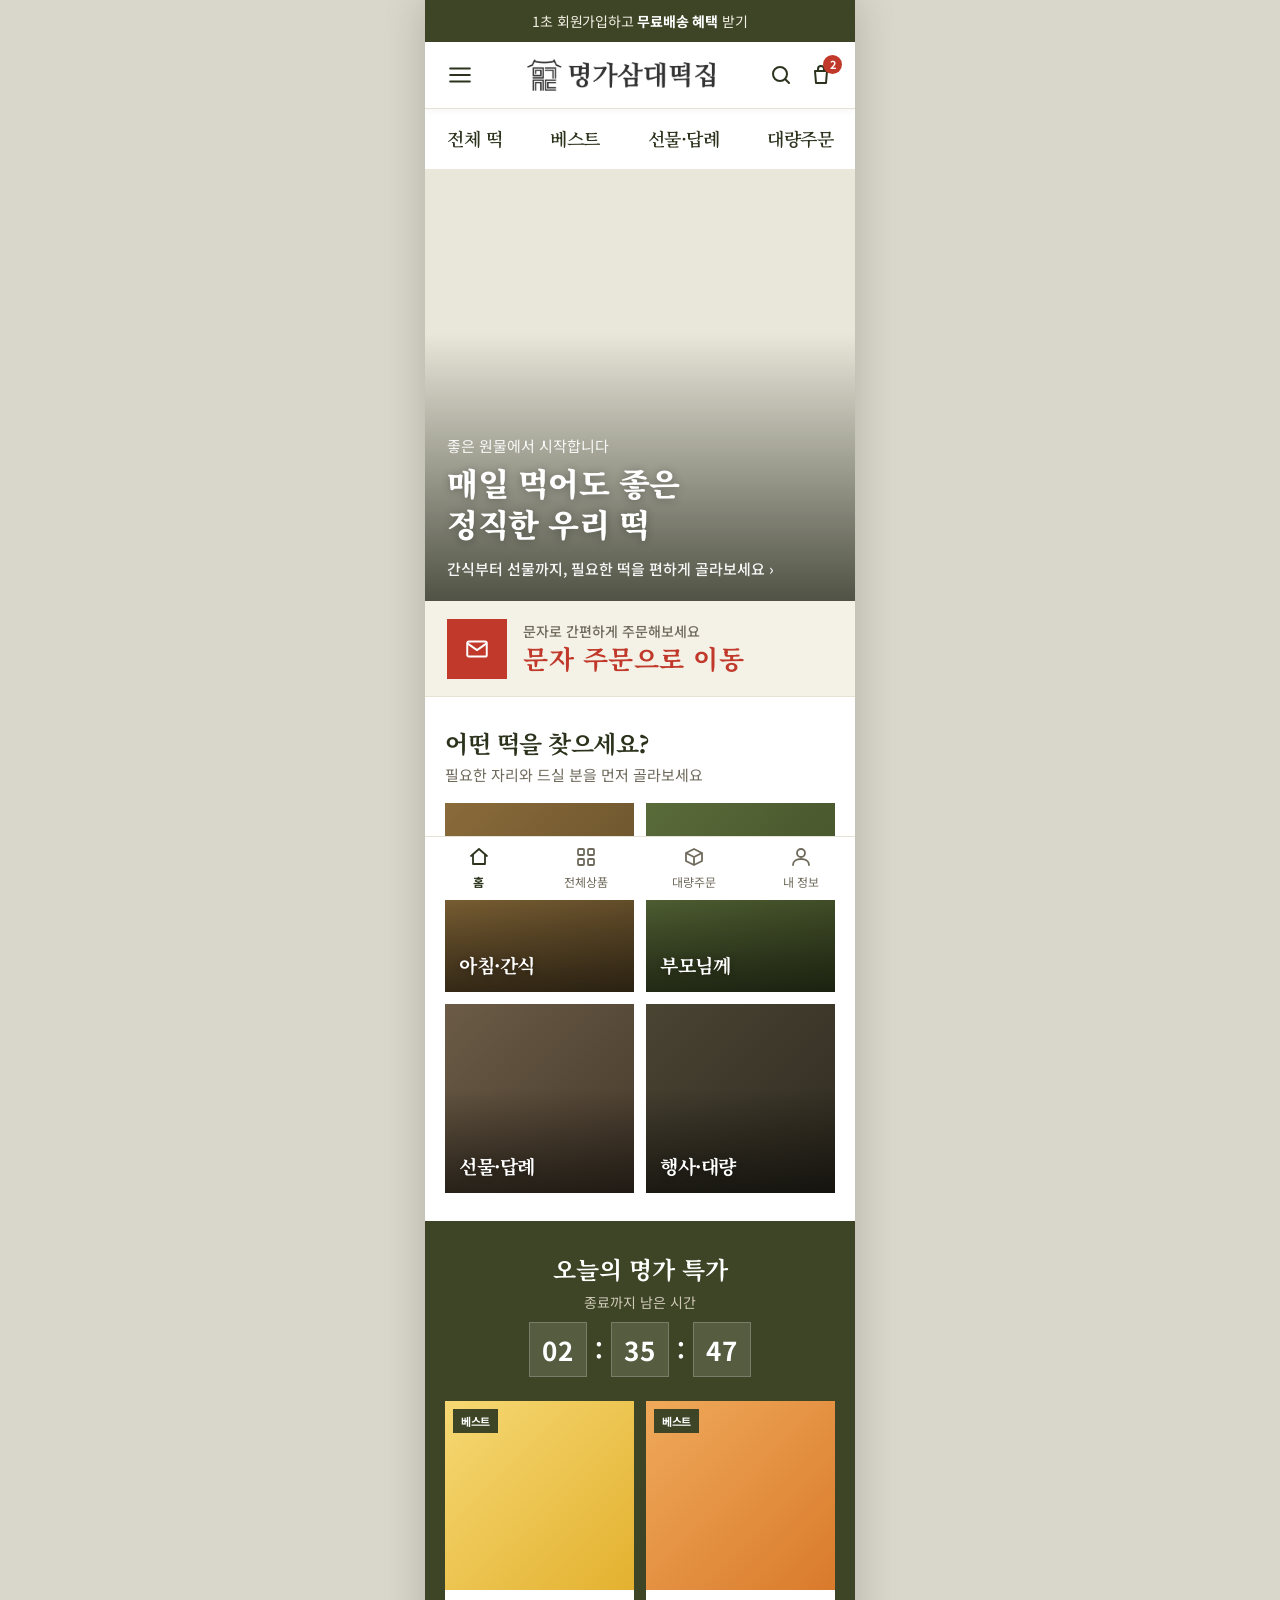
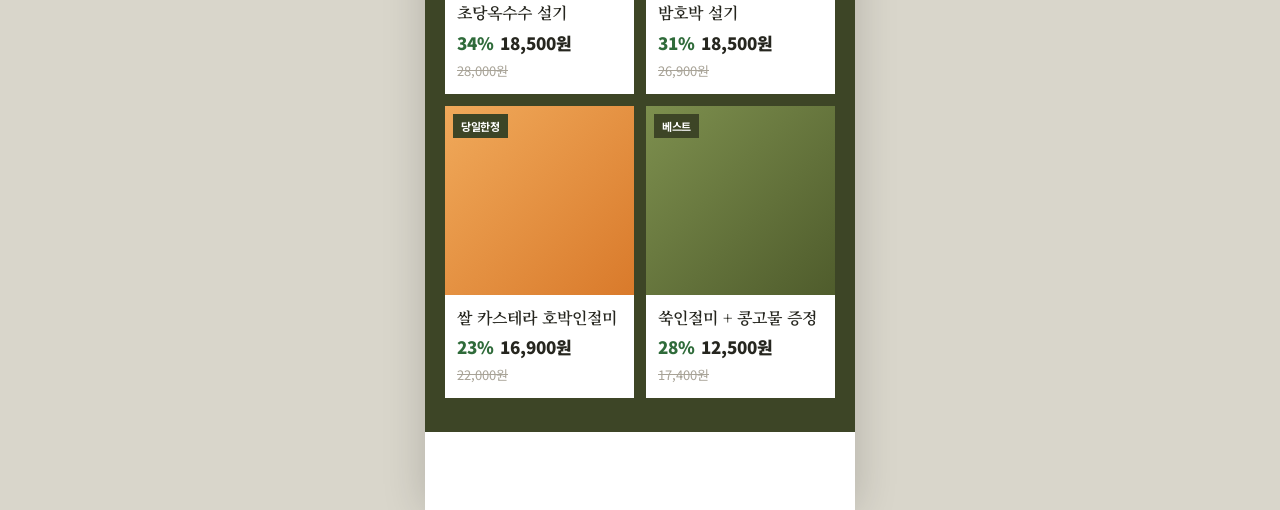
==== index.html @ a98b0ad6 "Add files via upload" ====
<!doctype html>
<html lang="ko">
<head>
<meta charset="utf-8">
<meta name="viewport" content="width=device-width, initial-scale=1, viewport-fit=cover">
<title>명가삼대떡집 · 모바일 시안</title>
<link rel="preconnect" href="https://fonts.googleapis.com">
<link rel="preconnect" href="https://fonts.gstatic.com" crossorigin>
<link href="https://fonts.googleapis.com/css2?family=Noto+Sans+KR:wght@400;500;700;900&family=Noto+Serif+KR:wght@500;600;700;900&display=swap" rel="stylesheet">
<link rel="stylesheet" href="style.css">
</head>
<body>
<div class="phone">

  <!-- ===== 상단 안내바 ===== -->
  <div class="topbar">1초 회원가입하고 <b>무료배송 혜택</b> 받기</div>

  <!-- ===== 헤더 ===== -->
  <!-- ===== 상단 고정 영역 (헤더 + 검색창) ===== -->
  <div class="topfix">
    <header class="header">
      <button class="icon-btn" id="openMenu" aria-label="메뉴 열기">
        <svg width="26" height="26" viewBox="0 0 24 24" fill="none" stroke="currentColor" stroke-width="2" stroke-linecap="round"><path d="M3 6h18M3 12h18M3 18h18"/></svg>
      </button>
      <a class="brand" href="index.html">
        <!-- ▼ 명가 로고: src를 실제 로고 URL로 교체하거나 프로젝트에 logo.png 추가. 실패 시 아래 SVG로 자동 폴백 ▼ -->
        <img class="logo-img" src="myeongga-logo.webp" alt="명가삼대떡집"
             onerror="this.classList.add('hide'); if(this.nextElementSibling) this.nextElementSibling.classList.remove('hide')">
        <span class="brand-fallback hide">
          <svg class="mark" viewBox="0 0 32 32" fill="none" stroke="currentColor" stroke-width="1.6" stroke-linejoin="round"><path d="M6 14 16 6l10 8"/><path d="M8 14v11h16V14"/><path d="M8 25h16" /><path d="M13 25v-6h6v6"/></svg>
          명가삼대떡집
        </span>
      </a>
      <div class="header-right">
        <button class="icon-btn js-search-toggle" aria-label="검색 열기">
          <svg width="24" height="24" viewBox="0 0 24 24" fill="none" stroke="currentColor" stroke-width="2" stroke-linecap="round"><circle cx="11" cy="11" r="7"/><path d="m20 20-3.2-3.2"/></svg>
        </button>
        <a class="icon-btn cart" href="#" aria-label="장바구니">
          <svg width="24" height="24" viewBox="0 0 24 24" fill="none" stroke="currentColor" stroke-width="2" stroke-linecap="round" stroke-linejoin="round"><path d="M6 8h12l-1 12H7L6 8Z"/><path d="M9 8V6a3 3 0 0 1 6 0v2"/></svg>
          <span class="badge">2</span>
        </a>
      </div>
    </header>

    <!-- 검색창: 검색 아이콘 누르면 펼쳐짐 -->
    <div class="searchbar" id="searchbar">
      <div class="field">
        <input placeholder="찾으시는 떡을 검색해 보세요" aria-label="검색어 입력">
        <button class="sb-icon" id="searchClose" aria-label="검색 닫기">
          <svg width="22" height="22" viewBox="0 0 24 24" fill="none" stroke="#8a857a" stroke-width="2" stroke-linecap="round"><circle cx="11" cy="11" r="7"/><path d="m20 20-3.2-3.2"/></svg>
        </button>
      </div>
    </div>
  </div>

  <!-- ===== 상단 탭 ===== -->
  <nav class="tabs">
    <a href="list.html?cate=23">전체 떡</a>
    <a href="list.html?cate=59">베스트</a>
    <a href="list.html?cate=gift">선물·답례</a>
    <a href="apply.html">대량주문</a>
  </nav>

  <!-- ===== 히어로 (명가 메인 롤링배너) ===== -->
  <a class="hero" href="list.html?cate=23">
    <!-- ▼▼ 아래 src를 명가 관리자 '메인 롤링배너' 이미지 URL로 교체하세요 ▼▼ -->
    <img src="https://ecimg.cafe24img.com/pg838b47736579015/rhgurwls1/web/product/big/20260427/c14257c61efb9783bcec70bdb2955e29.jpg"
         alt="정직한 우리 떡" onerror="this.style.display='none'">
    <!-- ▲▲ 여러 장 롤링 원하면 알려주세요. Swiper로 슬라이드 처리 가능 ▲▲ -->
    <div class="veil"></div>
    <div class="copy">
      <p class="eyebrow">좋은 원물에서 시작합니다</p>
      <h2>매일 먹어도 좋은<br>정직한 우리 떡</h2>
      <div class="go">간식부터 선물까지, 필요한 떡을 편하게 골라보세요 ›</div>
    </div>
  </a>

  <!-- ===== 주문 배너 롤링 (문자→전화, 3초 간격) ===== -->
  <section class="orderbanner" id="orderBanner" aria-label="주문 안내">
    <!-- 1번: 문자 주문 -->
    <a class="ob-slide is-on" href="sms:010-0000-0000">
      <span class="ob-icon sms" aria-hidden="true">
        <svg width="26" height="26" viewBox="0 0 24 24" fill="none" stroke="currentColor" stroke-width="1.8" stroke-linecap="round" stroke-linejoin="round"><rect x="3" y="5" width="18" height="14" rx="1.5"/><path d="m3.5 7 8.5 6 8.5-6"/></svg>
      </span>
      <span class="ob-text"><small>문자로 간편하게 주문해보세요</small><b class="num-red">문자 주문으로 이동</b></span>
    </a>
    <!-- 2번: 전화 주문·상담 -->
    <a class="ob-slide" href="tel:1668-1765">
      <span class="ob-icon tel" aria-hidden="true">
        <svg width="26" height="26" viewBox="0 0 24 24" fill="currentColor"><path d="M6.6 10.8a15 15 0 0 0 6.6 6.6l2.2-2.2a1 1 0 0 1 1-.25 11 11 0 0 0 3.5.56 1 1 0 0 1 1 1V20a1 1 0 0 1-1 1A17 17 0 0 1 3 4a1 1 0 0 1 1-1h3.6a1 1 0 0 1 1 1 11 11 0 0 0 .56 3.5 1 1 0 0 1-.25 1L6.6 10.8Z"/></svg>
      </span>
      <span class="ob-text"><small>문의할 사항이 있으신가요? 전화 문의</small><b>1668-1765</b></span>
    </a>
  </section>

  <!-- ===== 카테고리 2x2 ===== -->
  <section class="section">
    <h3>어떤 떡을 찾으세요?</h3>
    <p class="desc">필요한 자리와 드실 분을 먼저 골라보세요</p>
    <div class="cat-grid">
      <!-- 각 타일 img src는 원하는 사진(상품/연출컷 URL)으로 교체 가능. 로드 실패 시 배경 그라데이션 -->
      <a class="cat c1" href="list.html?cate=snack">
        <img src="https://ecimg.cafe24img.com/pg838b47736579015/rhgurwls1/web/product/big/20260427/c14257c61efb9783bcec70bdb2955e29.jpg" alt="아침·간식" onerror="this.remove()">
        <div class="cveil"></div><span>아침·간식</span>
      </a>
      <a class="cat c2" href="list.html?cate=parents">
        <img src="https://ecimg.cafe24img.com/pg838b47736579015/rhgurwls1/web/product/big/20260722/a4b45cd52fd0165c1aff6b1ddceda563.png" alt="부모님께" onerror="this.remove()">
        <div class="cveil"></div><span>부모님께</span>
      </a>
      <a class="cat c3" href="list.html?cate=gift">
        <img src="https://ecimg.cafe24img.com/pg838b47736579015/rhgurwls1/web/product/big/20260729/f781c51d2153a1fb4a4b7ad2e0e296ef.jpg" alt="선물·답례" onerror="this.remove()">
        <div class="cveil"></div><span>선물·답례</span>
      </a>
      <a class="cat c4" href="list.html?cate=event">
        <img src="https://ecimg.cafe24img.com/pg838b47736579015/rhgurwls1/web/product/big/20260714/63aa9ec43153a8ce3d11d5b5848fd3ee.jpg" alt="행사·대량" onerror="this.remove()">
        <div class="cveil"></div><span>행사·대량</span>
      </a>
    </div>
  </section>

  <!-- ===== 오늘의 명가 특가 ===== -->
  <section class="special">
    <h3>오늘의 명가 특가</h3>
    <div class="timer">
      <div class="lb">종료까지 남은 시간</div>
      <div class="clock">
        <span class="u" id="hh">02</span><span class="sep">:</span>
        <span class="u" id="mm">36</span><span class="sep">:</span>
        <span class="u" id="ss">01</span>
      </div>
    </div>
    <div class="prod-grid" id="specialGrid"><!-- JS 렌더 --></div>
  </section>

  <div class="spacer"></div>

  <!-- ===== 하단 탭바 ===== -->
  <nav class="bottomnav">
    <a href="index.html" class="on"><svg width="24" height="24" viewBox="0 0 24 24" fill="none" stroke="currentColor" stroke-width="1.8" stroke-linecap="round" stroke-linejoin="round"><path d="M4 11 12 4l8 7"/><path d="M6 10v9h12v-9"/></svg>홈</a>
    <a href="list.html?cate=23"><svg width="24" height="24" viewBox="0 0 24 24" fill="none" stroke="currentColor" stroke-width="1.8"><rect x="4" y="4" width="6" height="6" rx="1"/><rect x="14" y="4" width="6" height="6" rx="1"/><rect x="4" y="14" width="6" height="6" rx="1"/><rect x="14" y="14" width="6" height="6" rx="1"/></svg>전체상품</a>
    <a href="apply.html"><svg width="24" height="24" viewBox="0 0 24 24" fill="none" stroke="currentColor" stroke-width="1.8" stroke-linejoin="round"><path d="M4 8 12 4l8 4v8l-8 4-8-4Z"/><path d="M4 8l8 4 8-4M12 12v8"/></svg>대량주문</a>
    <a href="#"><svg width="24" height="24" viewBox="0 0 24 24" fill="none" stroke="currentColor" stroke-width="1.8" stroke-linecap="round"><circle cx="12" cy="8" r="4"/><path d="M4 20c0-4 3.6-6 8-6s8 2 8 6"/></svg>내 정보</a>
  </nav>

  <!-- ===== 햄버거 메뉴 ===== -->
  <div class="menu" id="menu" aria-hidden="true">
    <div class="topbar">1초 회원가입하고 <b>무료배송 혜택</b> 받기</div>
    <header class="header">
      <button class="icon-btn" id="closeMenu" aria-label="메뉴 닫기">
        <svg width="26" height="26" viewBox="0 0 24 24" fill="none" stroke="currentColor" stroke-width="2" stroke-linecap="round"><path d="M6 6l12 12M18 6 6 18"/></svg>
      </button>
      <div class="brand">
        <img class="logo-img" src="myeongga-logo.webp" alt="명가삼대떡집"
             onerror="this.classList.add('hide'); if(this.nextElementSibling) this.nextElementSibling.classList.remove('hide')">
        <span class="brand-fallback hide">
          <svg class="mark" viewBox="0 0 32 32" fill="none" stroke="currentColor" stroke-width="1.6" stroke-linejoin="round"><path d="M6 14 16 6l10 8"/><path d="M8 14v11h16V14"/><path d="M8 25h16"/><path d="M13 25v-6h6v6"/></svg>
          명가삼대떡집
        </span>
      </div>
      <div class="header-right">
        <button class="icon-btn" aria-label="검색"><svg width="24" height="24" viewBox="0 0 24 24" fill="none" stroke="currentColor" stroke-width="2" stroke-linecap="round"><circle cx="11" cy="11" r="7"/><path d="m20 20-3.2-3.2"/></svg></button>
        <a class="icon-btn cart" href="#" aria-label="장바구니"><svg width="24" height="24" viewBox="0 0 24 24" fill="none" stroke="currentColor" stroke-width="2" stroke-linecap="round" stroke-linejoin="round"><path d="M6 8h12l-1 12H7L6 8Z"/><path d="M9 8V6a3 3 0 0 1 6 0v2"/></svg><span class="badge">2</span></a>
      </div>
    </header>

    <div class="login">
      <p>로그인하고 회원 전용 혜택을 받아보세요</p>
      <div class="btns"><button>로그인</button><button>회원가입</button></div>
    </div>

    <div class="mhead"><h3>전체 메뉴</h3><span>찾으시는 메뉴를 선택해 주세요</span></div>
    <nav class="mgrid">
      <a href="list.html?cate=23">전체 떡<span class="chev">›</span></a>
      <a href="list.html?cate=59">인기 상품<span class="chev">›</span></a>
      <a href="list.html?cate=gift">선물·답례<span class="chev">›</span></a>
      <a href="apply.html">대량 주문<span class="chev">›</span></a>
      <a href="#">이용안내<span class="chev">›</span></a>
      <a href="#">자주묻는 질문<span class="chev">›</span></a>
      <a href="#">문자 주문<span class="chev">›</span></a>
      <a href="#">1:1 문의<span class="chev">›</span></a>
      <a href="#">리뷰<span class="chev">›</span></a>
      <a href="#">공지사항<span class="chev">›</span></a>
      <a href="#">명가 이야기<span class="chev">›</span></a>
      <a href="#">떡 조리 방법<span class="chev">›</span></a>
    </nav>
  </div>

</div>

<script src="products.js"></script>
<script src="app.js"></script>
<script>
  // 특가 그리드 렌더 (SPECIAL_NOS는 products.js에서 관리)
  renderSpecialGrid('specialGrid', SPECIAL_NOS);
  // 카운트다운
  startCountdown(2*3600 + 36*60 + 1);
</script>
</body>
</html>
---- style.css ----
:root{
  --olive:#3d4526;        /* 진한 올리브 (상단바·특가·브랜드) */
  --olive-2:#4a5330;
  --olive-ink:#2c331d;    /* 브랜드 글자 */
  --cream:#f4f1e6;        /* 크림 배경 */
  --cream-2:#efe9d8;
  --line:#e6e2d4;         /* 구분선 */
  --ink:#26261f;          /* 본문 */
  --sub:#6f6a5c;          /* 보조 텍스트 */
  --red:#c0392b;          /* 장바구니 뱃지 */
  --sale:#2f6b3a;         /* 할인율 */
  --serif:"Noto Serif KR",serif;
  --sans:"Noto Sans KR","Apple SD Gothic Neo","Malgun Gothic",sans-serif;
}
*{box-sizing:border-box; -webkit-tap-highlight-color:transparent}
html,body{margin:0}
body{
  font-family:var(--sans); color:var(--ink);
  background:#d9d6cb;
  display:flex; justify-content:center;
  min-height:100vh;
}

/* ===== 모바일 프레임 ===== */
.phone{
  position:relative;
  width:100%; max-width:430px;
  background:#fff;
  min-height:100vh;
  box-shadow:0 0 40px rgba(0,0,0,.18);
  overflow-x:clip; /* 세로 sticky는 살리고 오프캔버스 메뉴만 가로 클리핑 */
}

/* ===== 상단 안내바 ===== */
.topbar{
  background:var(--olive); color:#f3efe2;
  text-align:center; font-size:14px; font-weight:400;
  padding:11px 12px; letter-spacing:-.2px;
}
.topbar b{font-weight:700; color:#fff}

/* ===== 헤더 ===== */
.header{
  display:flex; align-items:center; gap:10px;
  padding:14px 16px; background:#fff;
  border-bottom:1px solid var(--line);
}
.icon-btn{
  background:none; border:none; padding:6px; cursor:pointer;
  display:flex; align-items:center; justify-content:center;
  color:var(--olive-ink); text-decoration:none;
}
.icon-btn svg{display:block}
.brand{
  flex:1; display:flex; align-items:center; justify-content:center; gap:8px;
  font-family:var(--serif); font-weight:700; font-size:23px;
  color:var(--olive-ink); letter-spacing:-.5px; text-decoration:none;
}
.brand .mark{width:30px; height:30px}
.header-right{display:flex; align-items:center; gap:4px}
.cart{position:relative}
.cart .badge{
  position:absolute; top:-2px; right:-3px;
  background:var(--red); color:#fff; font-size:11px; font-weight:700; line-height:1;
  min-width:19px; height:19px; border-radius:50%; box-sizing:border-box;
  display:flex; align-items:center; justify-content:center; padding:0 3px;
  font-family:var(--sans);
}
/* 로고 이미지 + 폴백 */
.brand .logo-img{height:32px; width:auto; display:block}
.brand-fallback{display:inline-flex; align-items:center; gap:8px}
.hide{display:none !important}

/* ===== 뒤로가기 헤더(하위 페이지) ===== */
.header .back{color:var(--olive-ink)}
.header .page-title{
  flex:1; text-align:center; font-family:var(--serif);
  font-weight:700; font-size:20px; color:var(--olive-ink); letter-spacing:-.5px;
}

/* ===== 상단 고정 영역 (헤더+검색창) ===== */
.topfix{position:sticky; top:0; z-index:25; background:#fff; box-shadow:0 2px 8px rgba(0,0,0,.04)}

/* ===== 검색창 (토글, 즉시 노출) ===== */
.searchbar{display:none; background:#fff}
.searchbar.open{display:block; border-bottom:1px solid var(--line)}
.searchbar .field{
  display:flex; align-items:center; gap:10px; margin:14px 16px;
  background:#f3f2ec; border:1.5px solid #e2ded0; padding:14px 16px;
}
.searchbar input{
  flex:1; border:none; background:none; outline:none;
  font-family:var(--sans); font-size:16px; color:var(--ink);
}
.searchbar input::placeholder{color:#9a958a}
.searchbar .sb-icon{background:none; border:none; padding:0; display:flex; cursor:pointer}

/* ===== 검색창(구버전, 미사용) ===== */
.search{padding:14px 16px 4px}
.search .field{
  display:flex; align-items:center; gap:10px;
  background:#f3f2ec; border:1.5px solid #e2ded0;
  padding:15px 16px;
}
.search input{
  flex:1; border:none; background:none; outline:none;
  font-family:var(--sans); font-size:17px; color:var(--ink);
}
.search input::placeholder{color:#9a958a}

/* ===== 상단 탭 ===== */
.tabs{display:flex; justify-content:space-between; padding:16px 22px 18px; gap:6px}
.tabs a{
  font-family:var(--serif); font-weight:600; font-size:18px;
  color:var(--olive-ink); text-decoration:none; letter-spacing:-.5px;
}

/* ===== 히어로 ===== */
.hero{position:relative; display:block; height:432px; overflow:hidden; background:#e9e6da; text-decoration:none}
.hero img{width:100%; height:100%; object-fit:cover; display:block}
.hero .veil{position:absolute; inset:0; background:linear-gradient(180deg,rgba(0,0,0,0) 38%,rgba(20,25,10,.72) 100%)}
.hero .copy{position:absolute; left:22px; right:22px; bottom:22px; color:#fff}
.hero .eyebrow{font-size:15px; opacity:.92; margin:0 0 6px}
.hero h2{
  font-family:var(--serif); font-weight:900; font-size:32px; line-height:1.28;
  margin:0 0 14px; letter-spacing:-.5px; text-shadow:0 1px 8px rgba(0,0,0,.3);
}
.hero .go{font-size:15px; font-weight:500; opacity:.95}

/* ===== 배송 안내 ===== */
.delivery{background:var(--cream); text-align:center; padding:22px 20px; border-bottom:1px solid var(--line)}
.delivery .row{display:flex; align-items:center; justify-content:center; gap:10px}
.delivery .row strong{font-family:var(--serif); font-weight:700; font-size:20px; color:var(--olive-ink)}
.delivery p{margin:8px 0 0; color:var(--sub); font-size:15px}

/* ===== 주문 배너 롤링 (문자/전화) ===== */
.orderbanner{position:relative; height:96px; background:var(--cream); border-bottom:1px solid var(--line); overflow:hidden; touch-action:pan-y; cursor:grab}
.orderbanner:active{cursor:grabbing}
.orderbanner .ob-slide{
  position:absolute; inset:0; display:flex; align-items:center; gap:16px;
  padding:0 22px; text-decoration:none;
  opacity:0; visibility:hidden; transition:opacity .4s ease;
}
.orderbanner .ob-slide.is-on{opacity:1; visibility:visible}
.ob-icon{width:60px; height:60px; flex:0 0 auto; display:flex; align-items:center; justify-content:center; color:#fff}
.ob-icon.sms{background:var(--red)}
.ob-icon.tel{background:var(--olive)}
.ob-text{display:flex; flex-direction:column; gap:5px; line-height:1.1}
.ob-text small{color:var(--sub); font-size:14px; font-weight:500}
.ob-text b{font-family:var(--serif); font-size:26px; font-weight:700; color:var(--ink); letter-spacing:.5px}
.ob-text b.num-red{color:var(--red)}

/* ===== 섹션 공통 ===== */
.section{padding:28px 20px}
.section > h3{
  font-family:var(--serif); font-weight:700; font-size:24px;
  margin:0 0 4px; color:var(--olive-ink); letter-spacing:-.5px;
}
.section > .desc{margin:0 0 18px; color:var(--sub); font-size:15px}

/* ===== 카테고리 2x2 ===== */
.cat-grid{display:grid; grid-template-columns:1fr 1fr; gap:12px}
.cat{
  position:relative; aspect-ratio:1/1; overflow:hidden;
  display:block; color:#fff; text-decoration:none;
}
.cat img{position:absolute; inset:0; width:100%; height:100%; object-fit:cover; display:block}
.cat .cveil{position:absolute; inset:0; background:linear-gradient(180deg,rgba(0,0,0,0) 45%,rgba(0,0,0,.55))}
.cat span{position:absolute; left:14px; bottom:14px; font-family:var(--serif); font-weight:700; font-size:19px; letter-spacing:-.5px; text-shadow:0 1px 6px rgba(0,0,0,.35)}
.cat.c1{background:linear-gradient(135deg,#8a6b3a,#5f4a28)}
.cat.c2{background:linear-gradient(135deg,#5a6b3a,#3d4a24)}
.cat.c3{background:linear-gradient(135deg,#6b5b46,#463a2c)}
.cat.c4{background:linear-gradient(135deg,#4a4433,#2f2b20)}

/* ===== 오늘의 명가 특가 ===== */
.special{background:var(--olive); padding:30px 20px 34px}
.special h3{font-family:var(--serif); font-weight:700; font-size:24px; color:#fff; margin:0 0 6px; text-align:center}
.special .desc{color:#d5d0bd; font-size:15px; margin:0 0 18px}
.timer{text-align:center; margin:0 0 24px}
.timer .lb{color:#cfc9b6; font-size:14px; margin-bottom:10px}
.timer .clock{display:inline-flex; align-items:center; gap:8px; font-family:var(--sans)}
.timer .u{
  background:rgba(255,255,255,.12); border:1px solid rgba(255,255,255,.2);
  color:#fff; font-size:26px; font-weight:700;
  padding:8px 12px; min-width:52px; text-align:center; letter-spacing:1px;
}
.timer .sep{color:#fff; font-size:24px; font-weight:700}

/* ===== 상품 카드 (공통) ===== */
.prod-grid{display:grid; grid-template-columns:1fr 1fr; gap:12px}
.prod{background:#fff; overflow:hidden; text-decoration:none; color:inherit; display:block; border:1px solid #f0ede3}
.prod .thumb-wrap{position:relative}
.prod .thumb{aspect-ratio:1/1; overflow:hidden; display:flex; align-items:center; justify-content:center}
.prod .thumb img{width:100%; height:100%; object-fit:cover; display:block}
.prod .thumb span{font-family:var(--serif); font-weight:700; font-size:15px; color:#fff; padding:8px; text-align:center; text-shadow:0 1px 4px rgba(0,0,0,.25)}
/* 이미지 없는 상품용 톤 */
.tone-corn{background:linear-gradient(135deg,#f6d873,#e3b12f)}
.tone-pumpkin{background:linear-gradient(135deg,#f0a95a,#d97a2b)}
.tone-green{background:linear-gradient(135deg,#7d8f4e,#4f5c2c)}
.tone-brown{background:linear-gradient(135deg,#8a6f4e,#5a4530)}
.tone-rice{background:linear-gradient(135deg,#d9cdb0,#a89a76)}
.prod .tag{
  position:absolute; top:8px; left:8px;
  background:var(--olive); color:#fff; font-size:11px; font-weight:700;
  padding:4px 8px; letter-spacing:-.3px;
}
.prod .tag.sold{background:#7a7568}
.prod.is-sold .thumb{filter:grayscale(.6) brightness(.9)}
.prod .info{padding:12px 12px 14px}
.prod .name{font-family:var(--serif); font-weight:600; font-size:16px; color:var(--ink); margin:0 0 6px; line-height:1.35}
.prod .price{display:flex; align-items:baseline; gap:6px; flex-wrap:wrap}
.prod .was{color:#a8a397; font-size:13px; text-decoration:line-through}
.prod .off{color:var(--sale); font-weight:900; font-size:17px}
.prod .now{color:var(--ink); font-weight:900; font-size:17px}
/* 특가(올리브 배경) 안에서는 카드 테두리 제거 */
.special .prod{border:none}

/* ===== 목록 페이지 ===== */
.list-top{padding:18px 20px 6px; display:flex; align-items:baseline; justify-content:space-between}
.list-top .cnt{color:var(--sub); font-size:14px}
.list-top .cnt b{color:var(--olive-ink); font-weight:700}
.list-top .sort{border:1px solid var(--line); background:#fff; color:var(--ink); font-size:14px; padding:8px 10px; font-family:var(--sans)}
.list-grid{display:grid; grid-template-columns:1fr 1fr; gap:12px; padding:12px 20px 30px}

/* 카테고리 칩 */
.chips{display:flex; gap:8px; padding:6px 20px 4px; overflow-x:auto}
.chips::-webkit-scrollbar{display:none}
.chips a{
  flex:0 0 auto; text-decoration:none; white-space:nowrap;
  font-size:14px; font-weight:500; color:var(--sub);
  border:1px solid var(--line); background:#fff; padding:9px 15px; border-radius:999px;
}
.chips a.on{background:var(--olive); color:#fff; border-color:var(--olive); font-weight:700}

/* ===== 상세 페이지 ===== */
.pd-hero{aspect-ratio:1/1; background:#efece2; display:flex; align-items:center; justify-content:center; overflow:hidden}
.pd-hero img{width:100%; height:100%; object-fit:cover; display:block}
.pd-hero span{font-family:var(--serif); font-weight:700; font-size:24px; color:#fff; text-shadow:0 1px 6px rgba(0,0,0,.3)}
.pd-body{padding:22px 20px 20px}
.pd-badge{display:flex; gap:6px; margin-bottom:10px}
.pd-badge .tag{background:var(--cream-2); color:var(--olive-ink); font-size:12px; font-weight:700; padding:5px 10px}
.pd-name{font-family:var(--serif); font-weight:700; font-size:23px; line-height:1.4; color:var(--ink); margin:0 0 14px; letter-spacing:-.4px}
.pd-price{display:flex; align-items:baseline; gap:8px; flex-wrap:wrap; margin-bottom:6px}
.pd-price .was{color:#a8a397; font-size:16px; text-decoration:line-through}
.pd-price .off{color:var(--red); font-weight:900; font-size:24px}
.pd-price .now{color:var(--ink); font-weight:900; font-size:26px}
.pd-ship{margin:14px 0 0; padding-top:16px; border-top:1px solid var(--line); color:var(--sub); font-size:14px; line-height:1.9}
.pd-ship b{color:var(--olive-ink); font-weight:700; display:inline-block; width:70px}

/* 옵션/수량 */
.pd-form{padding:0 20px 20px}
.pd-form label{display:block; font-size:14px; font-weight:700; color:var(--olive-ink); margin:16px 0 8px}
.pd-form select{
  width:100%; border:1.5px solid #e2ded0; background:#f8f7f1;
  padding:15px 14px; font-size:16px; font-family:var(--sans); color:var(--ink);
  appearance:none; -webkit-appearance:none;
  background-image:url("data:image/svg+xml,%3Csvg xmlns='http://www.w3.org/2000/svg' width='16' height='16' viewBox='0 0 24 24' fill='none' stroke='%236f6a5c' stroke-width='2'%3E%3Cpath d='M6 9l6 6 6-6'/%3E%3C/svg%3E");
  background-repeat:no-repeat; background-position:right 14px center;
}
.qty{display:flex; align-items:center; border:1.5px solid #e2ded0; width:140px}
.qty button{width:46px; height:46px; border:none; background:#f3f2ec; font-size:22px; color:var(--olive-ink); cursor:pointer}
.qty input{flex:1; width:100%; border:none; text-align:center; font-size:17px; font-weight:700; color:var(--ink); background:#fff; outline:none}

/* 상세 설명 자리 */
.pd-detail{padding:24px 20px 40px; border-top:8px solid #f2efe6}
.pd-detail h4{font-family:var(--serif); font-weight:700; font-size:19px; color:var(--olive-ink); margin:0 0 12px}
.pd-detail p{color:var(--sub); font-size:15px; line-height:1.8; margin:0 0 12px}
.pd-detail .ph{background:#f2efe6; border:1px dashed #d8d2c0; color:#a49c88; text-align:center; padding:60px 20px; font-size:14px}

/* 하단 구매 바 */
.buybar{
  position:sticky; bottom:0; left:0; right:0; z-index:20;
  display:flex; gap:10px; background:#fff; border-top:1px solid var(--line);
  padding:12px 16px max(12px, env(safe-area-inset-bottom));
}
.buybar .wish{
  width:56px; flex:0 0 auto; border:1.5px solid #d8d2c0; background:#fff;
  display:flex; align-items:center; justify-content:center; color:var(--olive-ink); cursor:pointer;
}
.buybar .cart-btn{
  flex:1; border:1.5px solid var(--olive); background:#fff; color:var(--olive-ink);
  font-family:var(--serif); font-weight:700; font-size:17px; cursor:pointer;
}
.buybar .buy-btn{
  flex:1.4; border:none; background:var(--olive); color:#fff;
  font-family:var(--serif); font-weight:700; font-size:17px; cursor:pointer;
}
.pd-spacer{height:20px}

/* 하단 탭바 자리 확보 */
.spacer{height:78px}

/* ===== 하단 탭바 (화면 하단 고정) ===== */
.bottomnav{
  position:fixed; left:50%; transform:translateX(-50%);
  bottom:0; width:100%; max-width:430px; z-index:22;
  display:flex; background:#fff; border-top:1px solid var(--line);
  padding:8px 0 max(10px, env(safe-area-inset-bottom));
}
.bottomnav a{
  flex:1; text-align:center; text-decoration:none; color:var(--sub);
  font-size:12px; display:flex; flex-direction:column; align-items:center; gap:4px;
}
.bottomnav a.on{color:var(--olive-ink); font-weight:700}
.bottomnav svg{display:block}

/* ===== 햄버거 메뉴 (즉시 노출, 화면 고정, 메뉴 영역만 스크롤) ===== */
.menu{
  position:fixed; top:0; bottom:0; left:50%; transform:translateX(-50%);
  width:100%; max-width:430px; background:#fff; z-index:40;
  display:none; flex-direction:column;
  overflow-y:auto; -webkit-overflow-scrolling:touch; overscroll-behavior:contain;
}
.menu.open{display:flex}
/* 메뉴 열렸을 때 뒤 배경 스크롤 잠금 */
body.menu-open{overflow:hidden}
.menu .login{background:var(--cream); padding:18px 20px; border-bottom:1px solid var(--line)}
.menu .login p{margin:0 0 12px; font-size:15px; color:var(--sub)}
.menu .login .btns{display:grid; grid-template-columns:1fr 1fr; gap:12px}
.menu .login .btns button{
  font-family:var(--serif); font-weight:700; font-size:19px; color:var(--olive-ink);
  background:#fff; border:1.5px solid #c9c2ae; padding:16px 0; cursor:pointer;
}
.menu .mhead{padding:22px 20px 10px; display:flex; align-items:baseline; gap:10px}
.menu .mhead h3{font-family:var(--serif); font-weight:700; font-size:26px; color:var(--olive-ink); margin:0; letter-spacing:-.5px}
.menu .mhead span{color:var(--sub); font-size:14px}
.menu .mgrid{display:grid; grid-template-columns:1fr 1fr}
.menu .mgrid a{
  display:flex; align-items:center; justify-content:space-between;
  padding:22px 20px; text-decoration:none; color:var(--olive-ink);
  font-family:var(--serif); font-weight:600; font-size:20px; letter-spacing:-.5px;
  border-top:1px solid var(--line);
}
.menu .mgrid a:nth-child(odd){border-right:1px solid var(--line)}
.menu .mgrid a .chev{color:#b7b1a1}

@media (prefers-reduced-motion: reduce){ .menu{transition:none} }
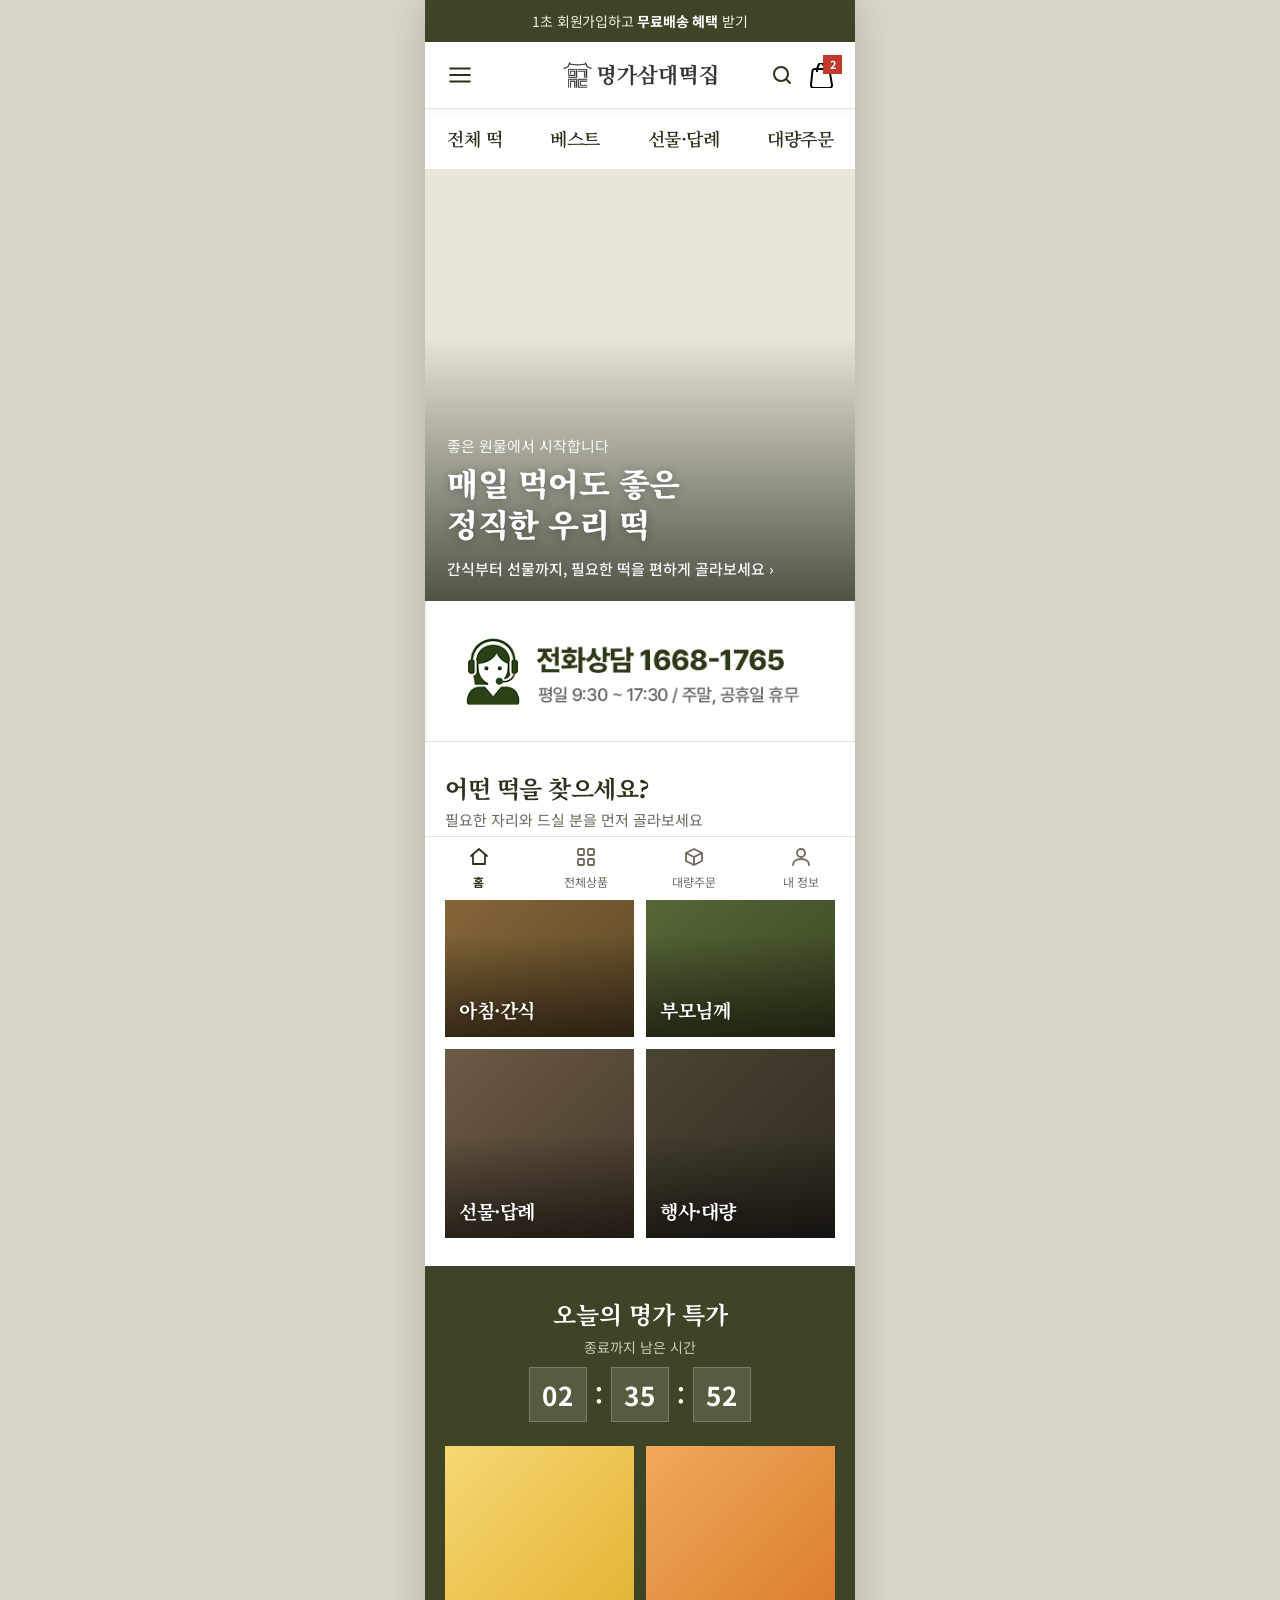
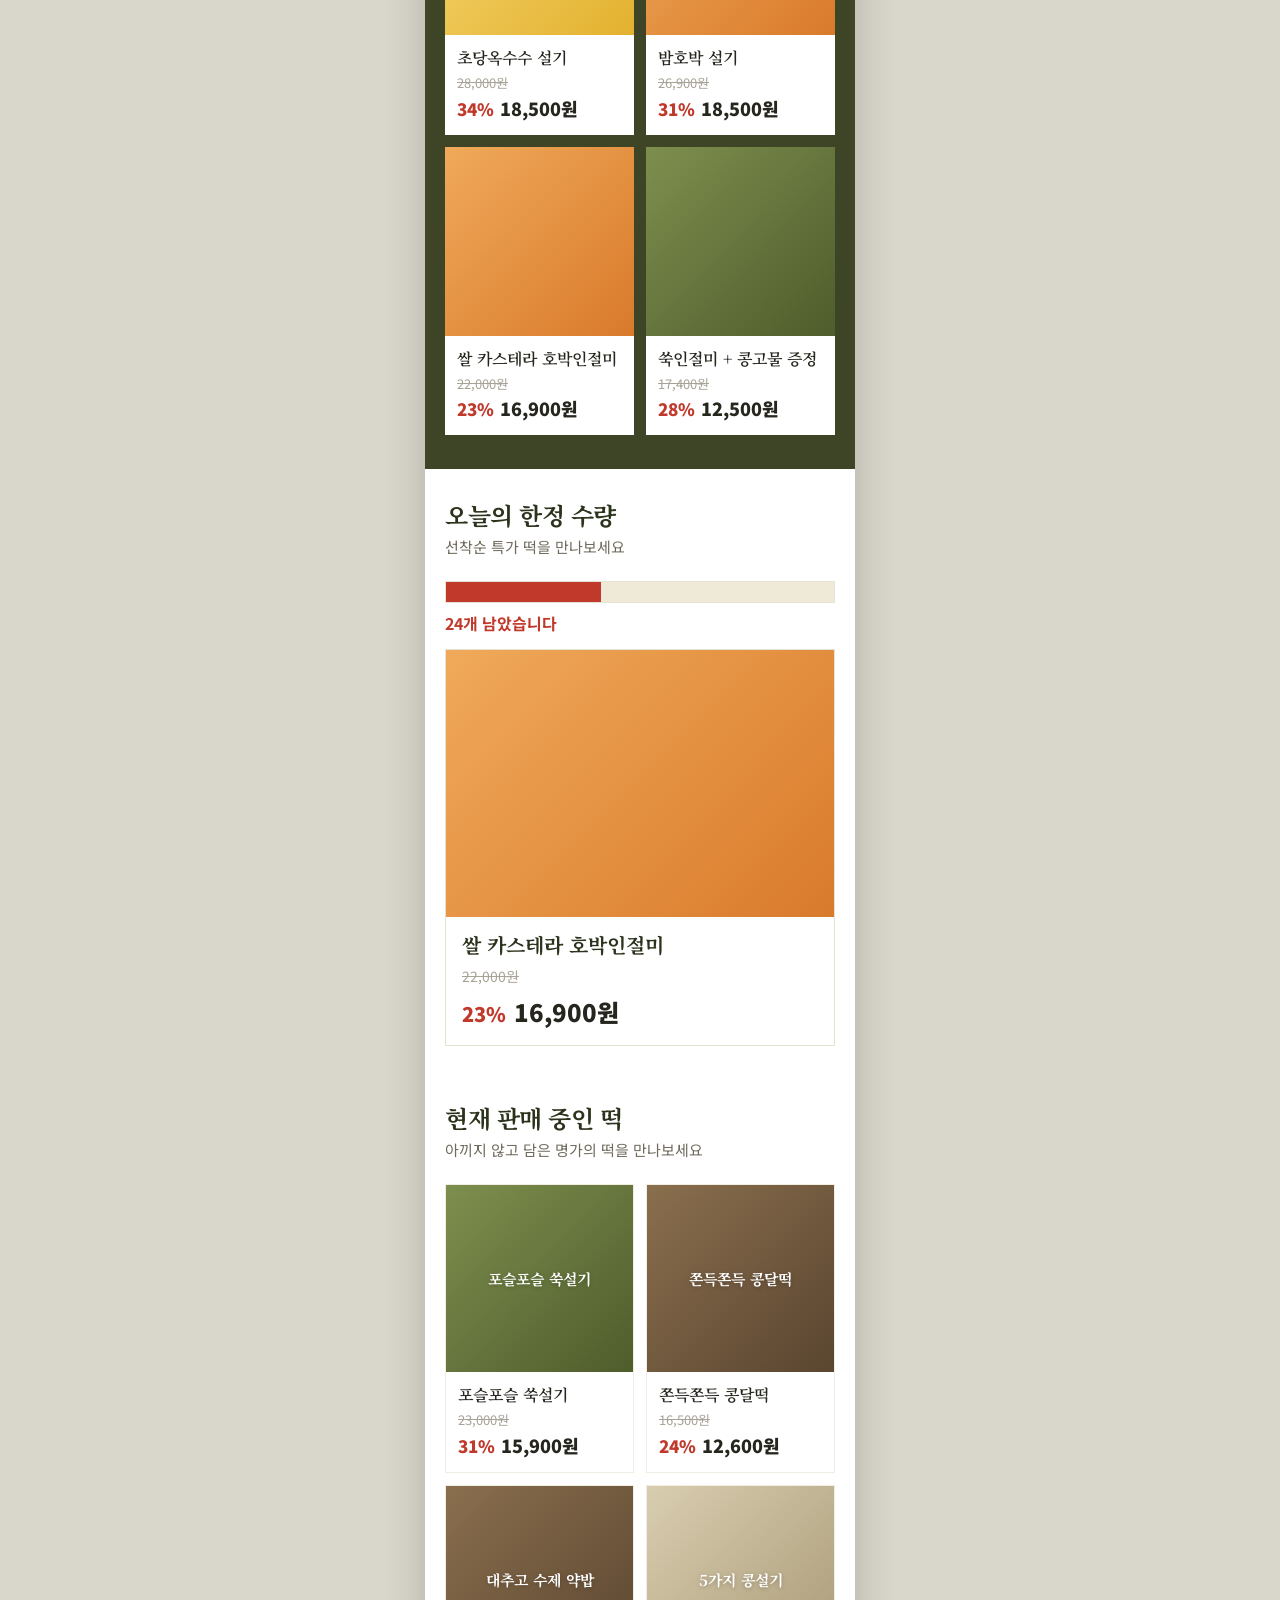
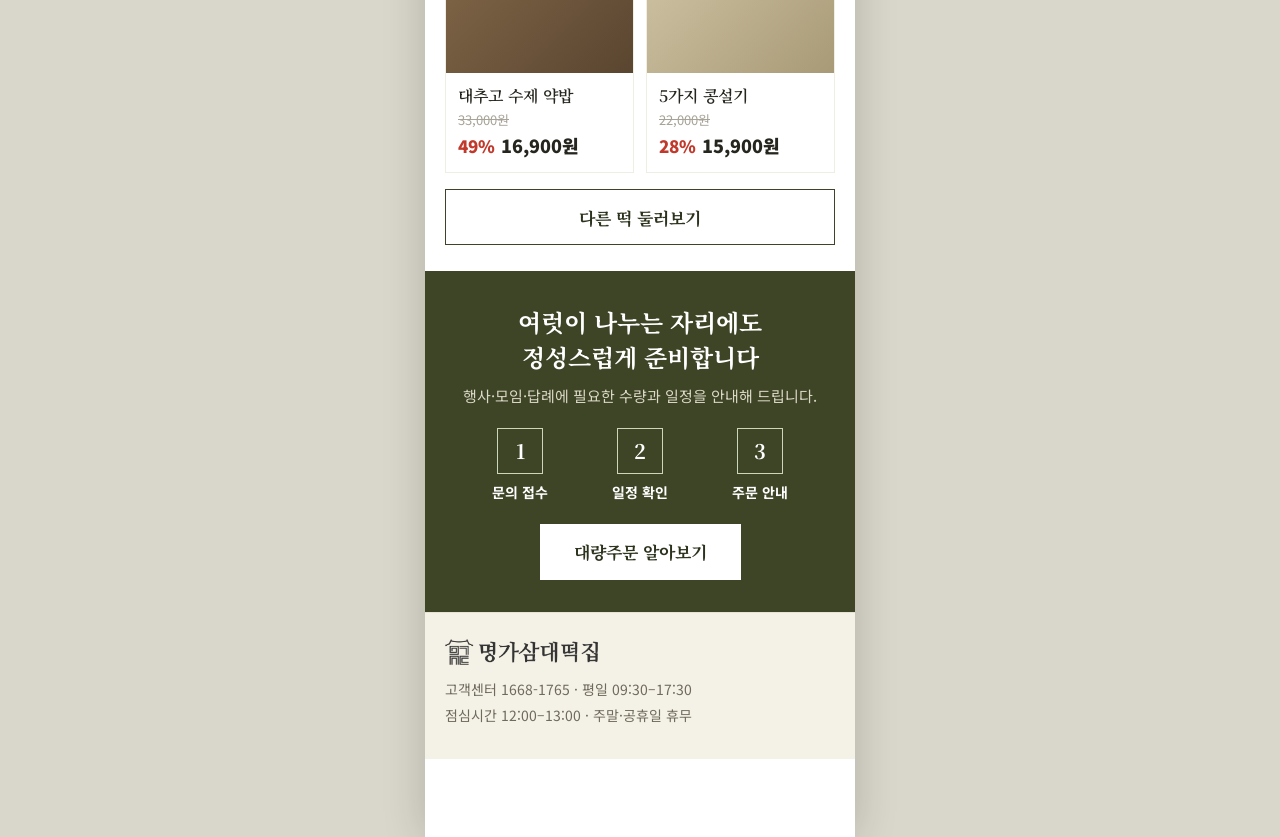
==== commit 657671e9: "Add files via upload" ====
--- a/index.html
+++ b/index.html
@@ -35,10 +35,7 @@
         <button class="icon-btn js-search-toggle" aria-label="검색 열기">
           <svg width="24" height="24" viewBox="0 0 24 24" fill="none" stroke="currentColor" stroke-width="2" stroke-linecap="round"><circle cx="11" cy="11" r="7"/><path d="m20 20-3.2-3.2"/></svg>
         </button>
-        <a class="icon-btn cart" href="#" aria-label="장바구니">
-          <svg width="24" height="24" viewBox="0 0 24 24" fill="none" stroke="currentColor" stroke-width="2" stroke-linecap="round" stroke-linejoin="round"><path d="M6 8h12l-1 12H7L6 8Z"/><path d="M9 8V6a3 3 0 0 1 6 0v2"/></svg>
-          <span class="badge">2</span>
-        </a>
+        <a class="icon-btn cart" href="#" aria-label="장바구니"><img class="cart-ico" src="icon-cart.png" alt=""><span class="badge">2</span></a>
       </div>
     </header>
 
@@ -77,19 +74,11 @@
 
   <!-- ===== 주문 배너 롤링 (문자→전화, 3초 간격) ===== -->
   <section class="orderbanner" id="orderBanner" aria-label="주문 안내">
-    <!-- 1번: 문자 주문 -->
-    <a class="ob-slide is-on" href="sms:010-0000-0000">
-      <span class="ob-icon sms" aria-hidden="true">
-        <svg width="26" height="26" viewBox="0 0 24 24" fill="none" stroke="currentColor" stroke-width="1.8" stroke-linecap="round" stroke-linejoin="round"><rect x="3" y="5" width="18" height="14" rx="1.5"/><path d="m3.5 7 8.5 6 8.5-6"/></svg>
-      </span>
-      <span class="ob-text"><small>문자로 간편하게 주문해보세요</small><b class="num-red">문자 주문으로 이동</b></span>
+    <a class="ob-slide is-on" href="sms:010-0000-0000" aria-label="문자로 간편 주문">
+      <img src="banner-sms.png" alt="문자로 간편 주문 · 문자 주문으로 이동">
     </a>
-    <!-- 2번: 전화 주문·상담 -->
-    <a class="ob-slide" href="tel:1668-1765">
-      <span class="ob-icon tel" aria-hidden="true">
-        <svg width="26" height="26" viewBox="0 0 24 24" fill="currentColor"><path d="M6.6 10.8a15 15 0 0 0 6.6 6.6l2.2-2.2a1 1 0 0 1 1-.25 11 11 0 0 0 3.5.56 1 1 0 0 1 1 1V20a1 1 0 0 1-1 1A17 17 0 0 1 3 4a1 1 0 0 1 1-1h3.6a1 1 0 0 1 1 1 11 11 0 0 0 .56 3.5 1 1 0 0 1-.25 1L6.6 10.8Z"/></svg>
-      </span>
-      <span class="ob-text"><small>문의할 사항이 있으신가요? 전화 문의</small><b>1668-1765</b></span>
+    <a class="ob-slide" href="tel:1668-1765" aria-label="전화상담 1668-1765">
+      <img src="banner-tel.png" alt="전화상담 1668-1765 · 평일 9:30~17:30 주말·공휴일 휴무">
     </a>
   </section>
 
@@ -131,6 +120,44 @@
     </div>
     <div class="prod-grid" id="specialGrid"><!-- JS 렌더 --></div>
   </section>
+
+  <!-- ===== 오늘의 한정 수량 ===== -->
+  <section class="section" style="padding-bottom:0">
+    <h3>오늘의 한정 수량</h3>
+    <p class="desc">선착순 특가 떡을 만나보세요</p>
+  </section>
+  <section class="limited">
+    <div class="stock"><div class="bar"><i></i></div><span class="txt">24개 남았습니다</span></div>
+    <div id="limitedBox"><!-- JS 렌더 --></div>
+  </section>
+
+  <!-- ===== 현재 판매 중인 떡 ===== -->
+  <section class="section" style="padding-bottom:0">
+    <h3>현재 판매 중인 떡</h3>
+    <p class="desc">아끼지 않고 담은 명가의 떡을 만나보세요</p>
+  </section>
+  <section class="home-sale">
+    <div class="prod-grid" id="homeSaleGrid"><!-- JS 렌더 --></div>
+  </section>
+  <a class="btn-line" href="list.html?cate=23">다른 떡 둘러보기</a>
+
+  <!-- ===== 대량주문 안내 ===== -->
+  <section class="bulk">
+    <h3>여럿이 나누는 자리에도<br>정성스럽게 준비합니다</h3>
+    <p class="desc">행사·모임·답례에 필요한 수량과 일정을 안내해 드립니다.</p>
+    <div class="steps">
+      <div class="step"><div class="no">1</div><div class="t">문의 접수</div></div>
+      <div class="step"><div class="no">2</div><div class="t">일정 확인</div></div>
+      <div class="step"><div class="no">3</div><div class="t">주문 안내</div></div>
+    </div>
+    <a class="btn" href="apply.html">대량주문 알아보기</a>
+  </section>
+
+  <!-- ===== 푸터 ===== -->
+  <footer class="site-footer">
+    <img class="logo-img" src="myeongga-logo.webp" alt="명가삼대떡집" onerror="this.style.display='none'">
+    <div class="info">고객센터 1668-1765 · 평일 09:30–17:30<br>점심시간 12:00–13:00 · 주말·공휴일 휴무</div>
+  </footer>
 
   <div class="spacer"></div>
 
@@ -159,7 +186,7 @@
       </div>
       <div class="header-right">
         <button class="icon-btn" aria-label="검색"><svg width="24" height="24" viewBox="0 0 24 24" fill="none" stroke="currentColor" stroke-width="2" stroke-linecap="round"><circle cx="11" cy="11" r="7"/><path d="m20 20-3.2-3.2"/></svg></button>
-        <a class="icon-btn cart" href="#" aria-label="장바구니"><svg width="24" height="24" viewBox="0 0 24 24" fill="none" stroke="currentColor" stroke-width="2" stroke-linecap="round" stroke-linejoin="round"><path d="M6 8h12l-1 12H7L6 8Z"/><path d="M9 8V6a3 3 0 0 1 6 0v2"/></svg><span class="badge">2</span></a>
+        <a class="icon-btn cart" href="#" aria-label="장바구니"><img class="cart-ico" src="icon-cart.png" alt=""><span class="badge">2</span></a>
       </div>
     </header>
 
@@ -194,6 +221,11 @@
   renderSpecialGrid('specialGrid', SPECIAL_NOS);
   // 카운트다운
   startCountdown(2*3600 + 36*60 + 1);
+  // 오늘의 한정 수량
+  renderLimited('limitedBox', 66);
+  // 현재 판매 중인 떡 (특가/품절 제외 상위 4개)
+  var homeList = PRODUCTS.filter(function(p){ return SPECIAL_NOS.indexOf(p.no)===-1 && !p.soldout; }).slice(0,4);
+  renderProductGrid('homeSaleGrid', homeList);
 </script>
 </body>
 </html>
--- a/style.css
+++ b/style.css
@@ -12,7 +12,7 @@
   --serif:"Noto Serif KR",serif;
   --sans:"Noto Sans KR","Apple SD Gothic Neo","Malgun Gothic",sans-serif;
 }
-*{box-sizing:border-box; -webkit-tap-highlight-color:transparent}
+*{box-sizing:border-box; -webkit-tap-highlight-color:transparent; border-radius:0 !important}
 html,body{margin:0}
 body{
   font-family:var(--sans); color:var(--ink);
@@ -335,3 +335,72 @@
 .menu .mgrid a .chev{color:#b7b1a1}
 
 @media (prefers-reduced-motion: reduce){ .menu{transition:none} }
+
+
+/* ===================================================================
+   시안 반영 오버라이드 (명가삼대떡집)
+   =================================================================== */
+
+/* 로고: 크기 축소 + 화면 정중앙 정렬 */
+.header{position:relative; justify-content:space-between}
+.brand{position:absolute; left:50%; top:50%; transform:translate(-50%,-50%);
+  flex:0 0 auto; justify-content:center}
+.brand .logo-img{height:26px}
+
+/* 장바구니 아이콘 이미지 교체 */
+.cart .cart-ico{width:23px; height:25px; object-fit:contain; display:block}
+
+/* 주문 배너: 이미지 배너 크로스페이드 */
+.orderbanner{height:auto; aspect-ratio:468/154; background:var(--cream); cursor:default}
+.orderbanner .ob-slide{padding:0; gap:0}
+.orderbanner .ob-slide img{width:100%; height:100%; object-fit:contain; display:block}
+
+/* 상품 카드 가격: 정가(취소선·회색) 윗줄 → 할인율(빨강)+판매가 아랫줄 */
+.prod .price{display:block}
+.prod .price .was{display:block; margin:0 0 3px; line-height:1.3}
+.prod .price .line{display:flex; align-items:baseline; gap:6px; white-space:nowrap}
+.prod .off{color:var(--red)}
+.prod .now{font-size:18px}
+
+/* 오늘의 한정 수량 */
+.limited{padding:6px 20px 26px}
+.limited .stock{margin:0 0 14px}
+.limited .stock .bar{height:22px; background:var(--cream-2); border:1px solid var(--line); position:relative; overflow:hidden}
+.limited .stock .bar i{position:absolute; left:0; top:0; bottom:0; width:40%; background:var(--red); display:block}
+.limited .stock .txt{display:block; margin-top:8px; font-size:16px; font-weight:700; color:var(--red)}
+.limited .big{display:block; text-decoration:none; color:inherit; border:1px solid var(--line); background:#fff}
+.limited .big .thumb{aspect-ratio:16/11; overflow:hidden; display:flex; align-items:center; justify-content:center}
+.limited .big .thumb img{width:100%; height:100%; object-fit:cover; display:block}
+.limited .big .thumb span{font-family:var(--serif); font-weight:700; color:#fff; font-size:20px; text-shadow:0 1px 4px rgba(0,0,0,.25)}
+.limited .big .info{padding:14px 16px 16px}
+.limited .big .name{font-family:var(--serif); font-weight:700; font-size:20px; color:var(--olive-ink); margin:0 0 8px; line-height:1.35}
+.limited .big .price{display:flex; align-items:baseline; gap:8px; flex-wrap:wrap}
+.limited .big .was{color:#a8a397; font-size:14px; text-decoration:line-through; width:100%; order:-1}
+.limited .big .off{color:var(--red); font-weight:900; font-size:20px}
+.limited .big .now{color:var(--ink); font-weight:900; font-size:24px}
+
+/* 현재 판매 중인 떡 + 전체보기 버튼 */
+.home-sale{padding:6px 20px 0}
+.btn-line{display:flex; align-items:center; justify-content:center; min-height:56px;
+  margin:16px 20px 0; border:1.5px solid var(--olive); color:var(--olive-ink);
+  font-family:var(--serif); font-weight:700; font-size:17px; text-decoration:none}
+
+/* 대량주문 안내 */
+.bulk{background:var(--olive); color:#fff; text-align:center; padding:34px 22px 32px; margin-top:26px}
+.bulk h3{font-family:var(--serif); font-weight:700; font-size:24px; line-height:1.45; margin:0; color:#fff}
+.bulk .desc{color:#dcd8c6; font-size:15px; margin:10px 0 0}
+.bulk .steps{display:flex; justify-content:center; gap:10px; margin:22px 0}
+.bulk .step{flex:1; max-width:110px}
+.bulk .step .no{width:46px; height:46px; margin:0 auto 8px; border:1.5px solid #cdd6bb; color:#fff;
+  font-family:var(--serif); font-weight:700; font-size:20px; display:flex; align-items:center; justify-content:center}
+.bulk .step .t{font-size:14px; font-weight:700}
+.bulk .btn{display:inline-flex; align-items:center; justify-content:center; min-height:56px; padding:0 34px;
+  background:#fff; color:var(--olive-ink); font-family:var(--serif); font-weight:700; font-size:17px; text-decoration:none}
+
+/* 사이트 푸터 */
+.site-footer{background:var(--cream); padding:26px 20px 30px; border-top:1px solid var(--line)}
+.site-footer .logo-img{height:26px; width:auto; margin-bottom:12px; display:block}
+.site-footer .info{color:var(--sub); font-size:14px; line-height:1.85}
+
+/* 상세페이지 가격: 정가 윗줄로 */
+.pd-price .was{width:100%; order:-1; margin-bottom:2px}
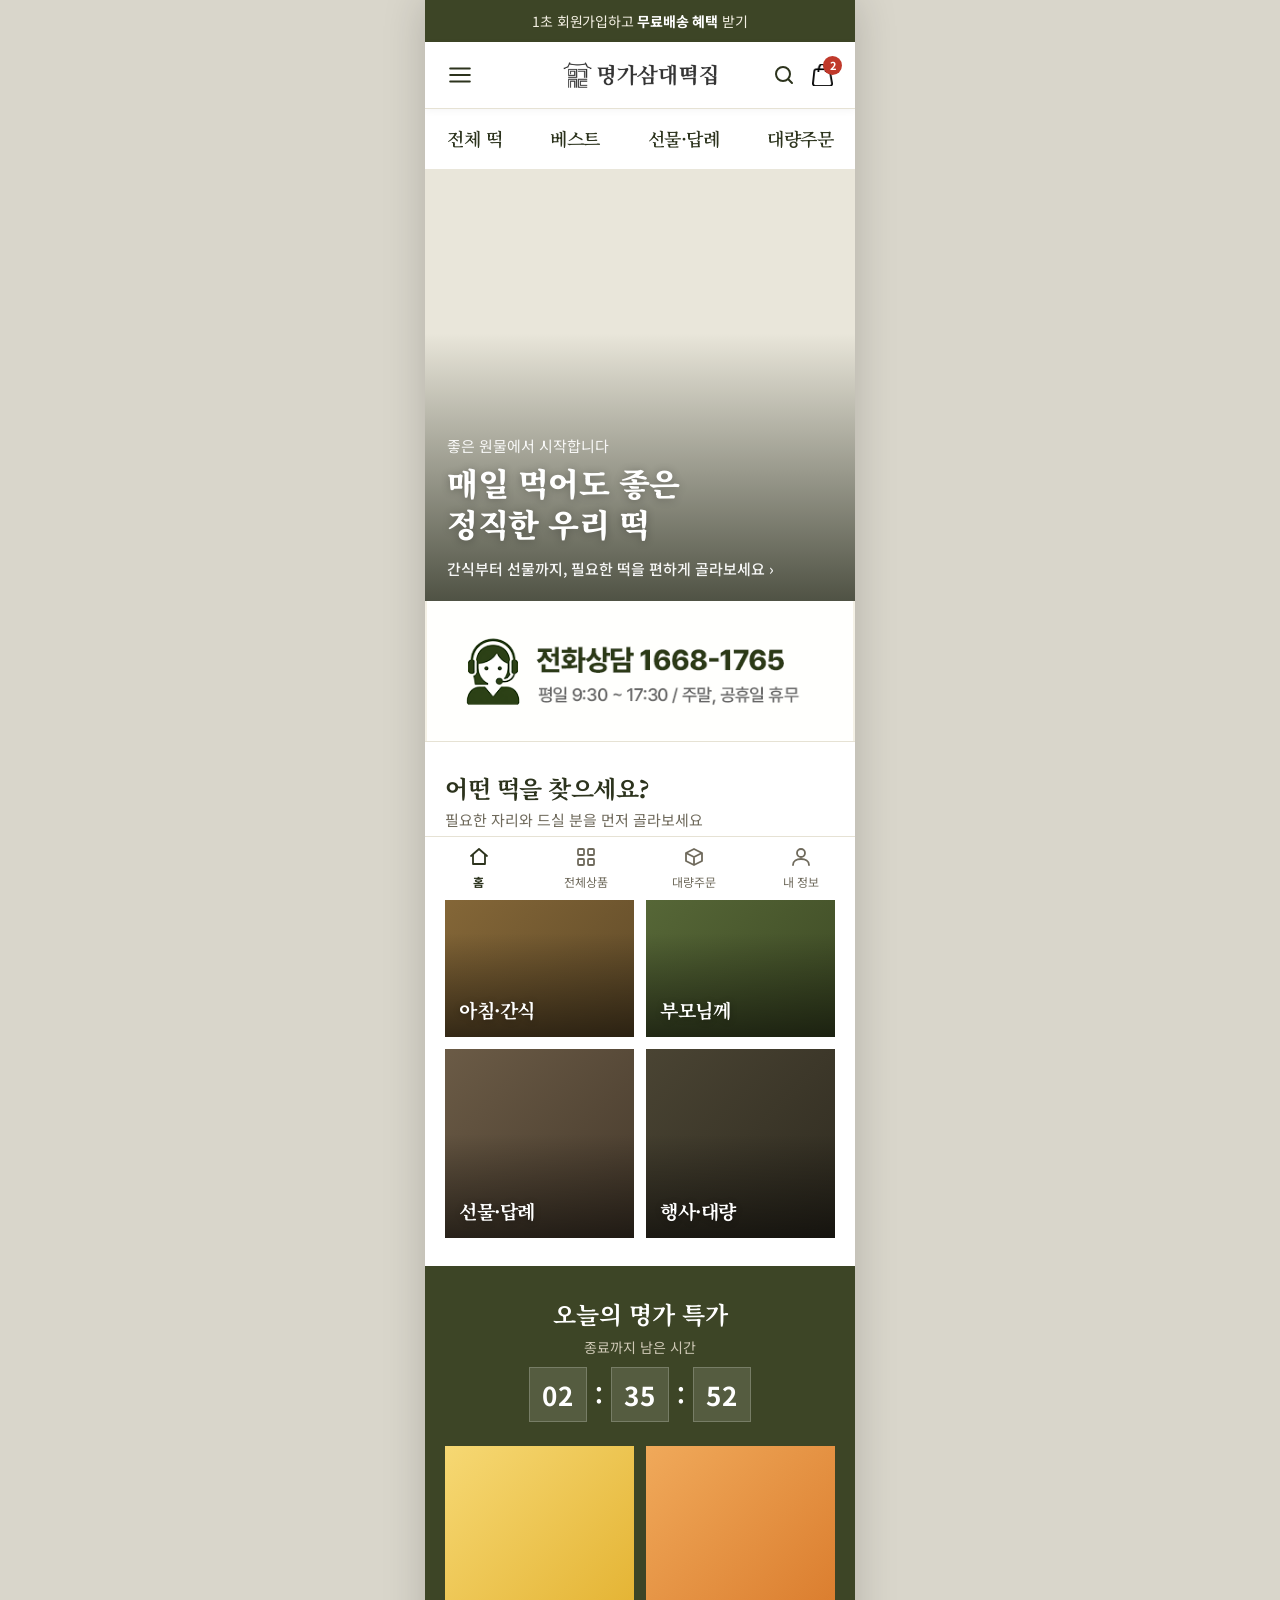
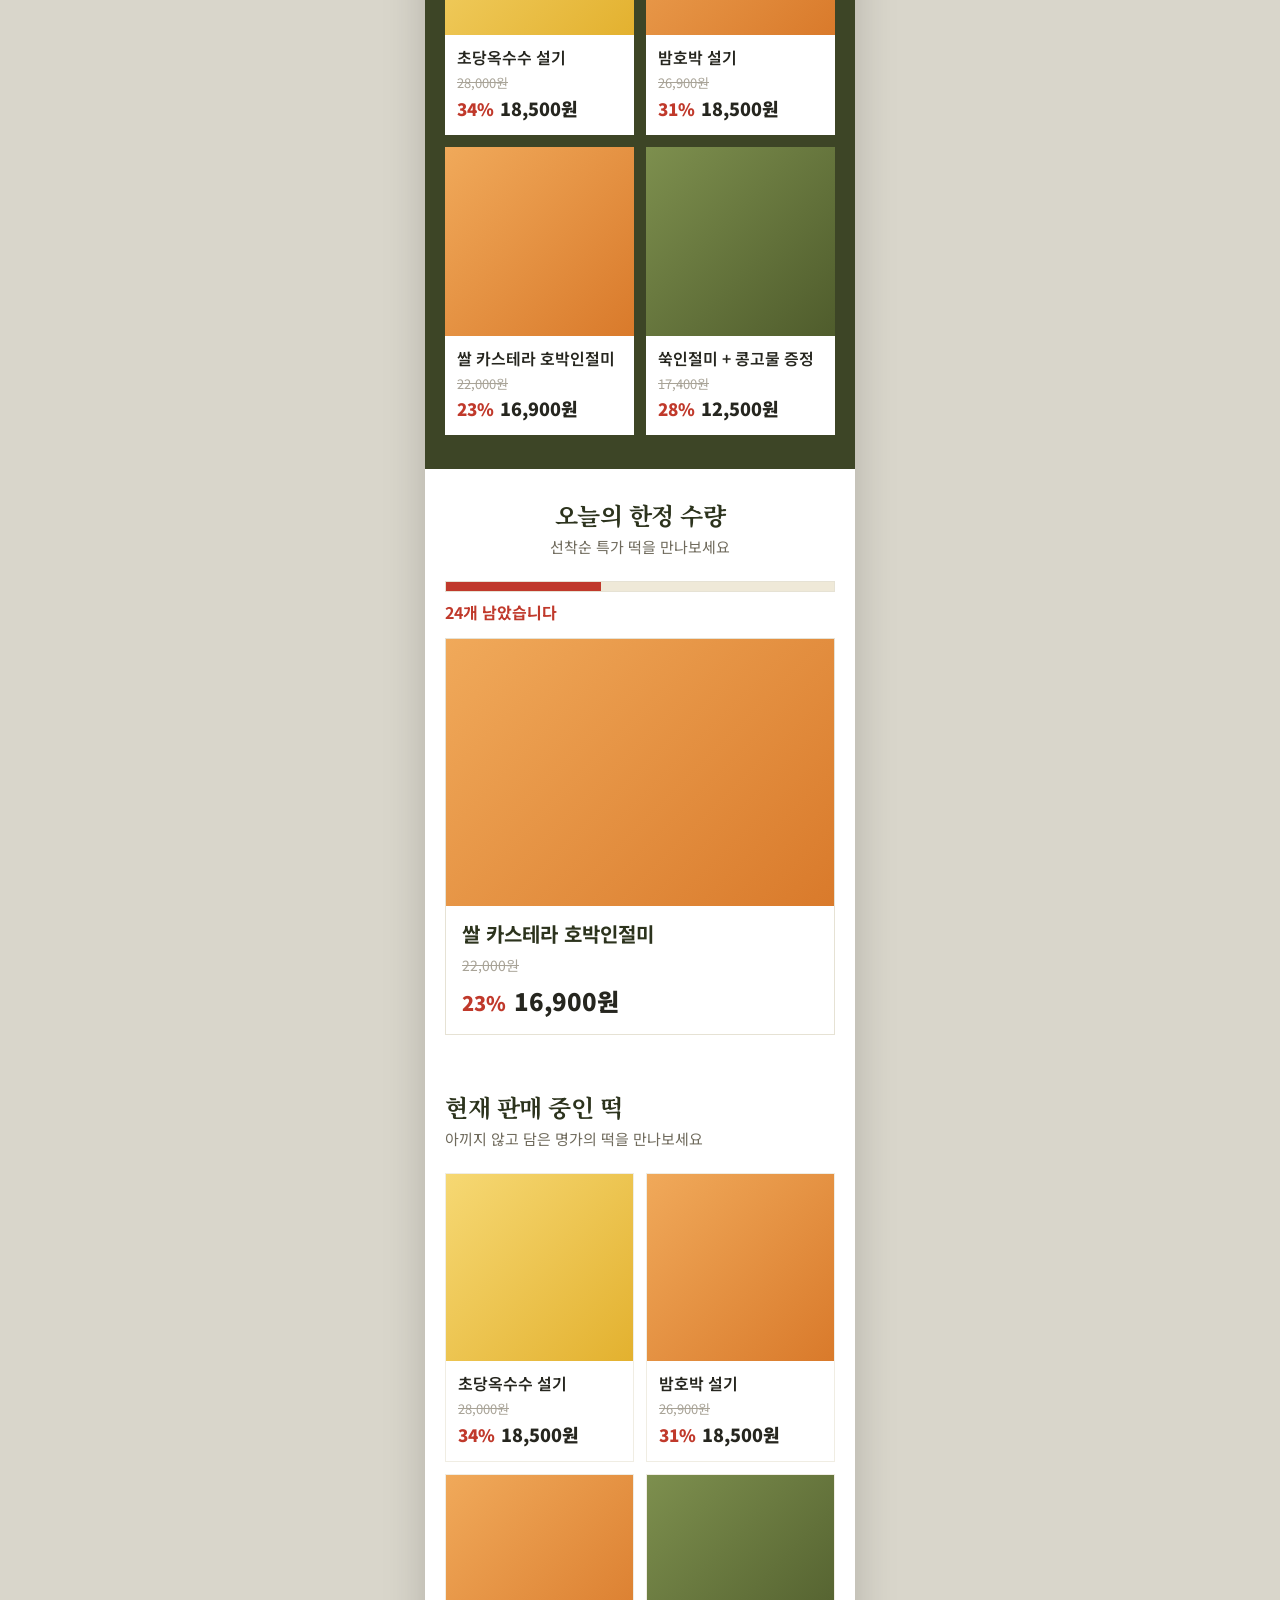
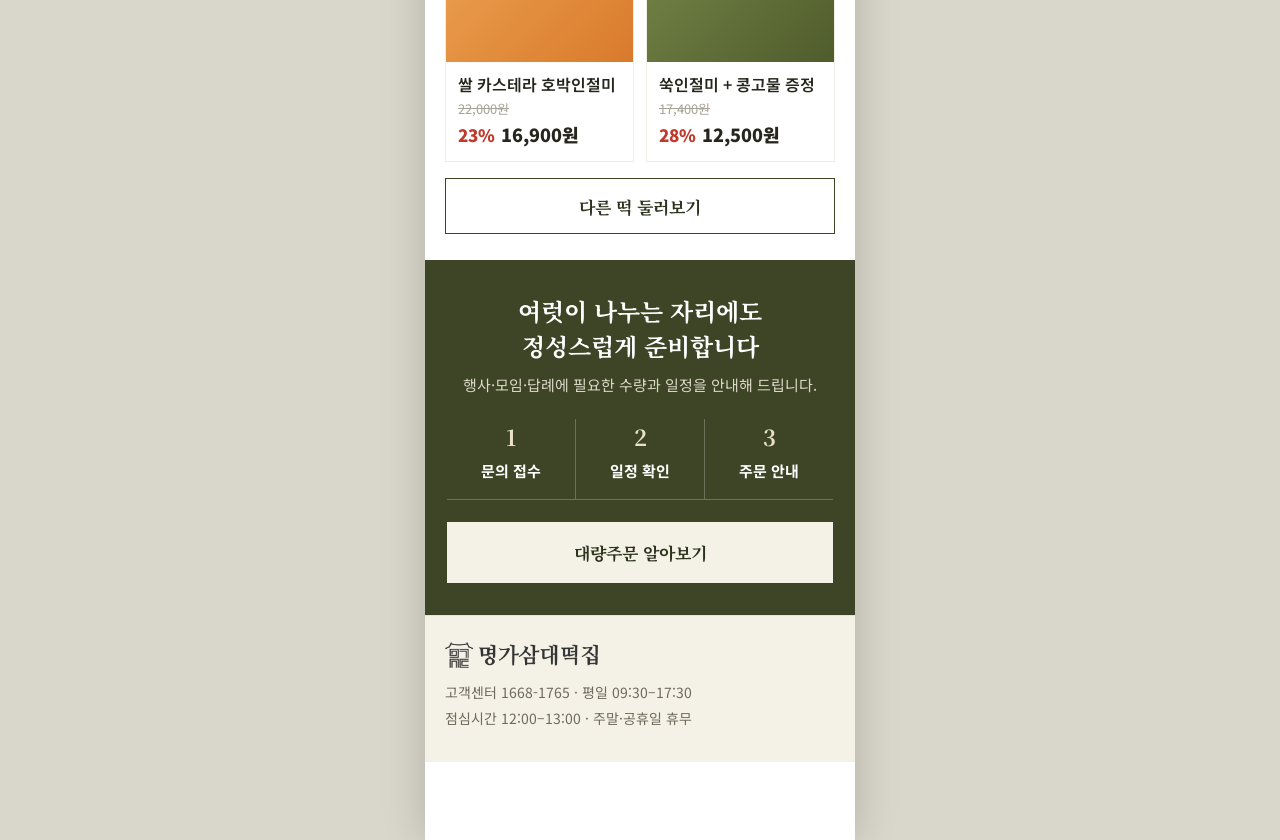
==== commit 870b37b0: "Add files via upload" ====
--- a/index.html
+++ b/index.html
@@ -122,7 +122,7 @@
   </section>
 
   <!-- ===== 오늘의 한정 수량 ===== -->
-  <section class="section" style="padding-bottom:0">
+  <section class="section sec-center" style="padding-bottom:0">
     <h3>오늘의 한정 수량</h3>
     <p class="desc">선착순 특가 떡을 만나보세요</p>
   </section>
@@ -224,7 +224,7 @@
   // 오늘의 한정 수량
   renderLimited('limitedBox', 66);
   // 현재 판매 중인 떡 (특가/품절 제외 상위 4개)
-  var homeList = PRODUCTS.filter(function(p){ return SPECIAL_NOS.indexOf(p.no)===-1 && !p.soldout; }).slice(0,4);
+  var homeList = PRODUCTS.filter(function(p){ return p.img && !p.soldout; }).slice(0,4);
   renderProductGrid('homeSaleGrid', homeList);
 </script>
 </body>
--- a/style.css
+++ b/style.css
@@ -1,3 +1,4 @@
+@import url("https://cdn.jsdelivr.net/gh/orioncactus/pretendard@v1.3.9/dist/web/static/pretendard.min.css");
 :root{
   --olive:#3d4526;        /* 진한 올리브 (상단바·특가·브랜드) */
   --olive-2:#4a5330;
@@ -404,3 +405,39 @@
 
 /* 상세페이지 가격: 정가 윗줄로 */
 .pd-price .was{width:100%; order:-1; margin-bottom:2px}
+
+
+/* ===================================================================
+   2차 수정 (명가삼대떡집)
+   =================================================================== */
+
+/* 장바구니 아이콘 10% 축소 + 뱃지 원형 복원 */
+.cart .cart-ico{width:21px; height:23px}
+.cart .badge{border-radius:50% !important}
+
+/* 주문 배너: 손으로 스크롤(스와이프) 가능 */
+.orderbanner{display:flex; height:auto; aspect-ratio:468/154; overflow-x:auto; overflow-y:hidden;
+  scroll-snap-type:x mandatory; -webkit-overflow-scrolling:touch; background:var(--cream);
+  cursor:grab; touch-action:pan-x}
+.orderbanner::-webkit-scrollbar{display:none}
+.orderbanner .ob-slide{position:static; opacity:1; visibility:visible; flex:0 0 100%;
+  scroll-snap-align:start; display:block; padding:0; gap:0}
+.orderbanner .ob-slide img{width:100%; height:100%; object-fit:contain; display:block;
+  -webkit-user-drag:none; user-select:none; pointer-events:none}
+
+/* 오늘의 한정 수량: 제목/부제 가운데 정렬 + 게이지 높이 절반 */
+.sec-center{text-align:center}
+.limited .stock .bar{height:11px}
+
+/* 상품명 Pretendard */
+.prod .name, .limited .big .name, .pd-name{font-family:"Pretendard","Noto Sans KR",sans-serif}
+
+/* 대량주문 3단계: 구분선 스타일 + 크림 버튼 (첨부 이미지) */
+.bulk .steps{display:flex; justify-content:stretch; gap:0; margin:24px 0 22px;
+  border-bottom:1px solid rgba(255,255,255,.24)}
+.bulk .step{flex:1; max-width:none; text-align:center; padding:2px 0 18px}
+.bulk .step + .step{border-left:1px solid rgba(255,255,255,.24)}
+.bulk .step .no{width:auto; height:auto; margin:0 0 8px; border:none; background:none;
+  font-family:var(--serif); color:#e9e1c6; font-size:22px; font-weight:700; display:block}
+.bulk .step .t{font-size:15px; font-weight:700; color:#fff}
+.bulk .btn{display:block; width:100%; padding:18px 0; background:var(--cream); color:var(--olive-ink)}
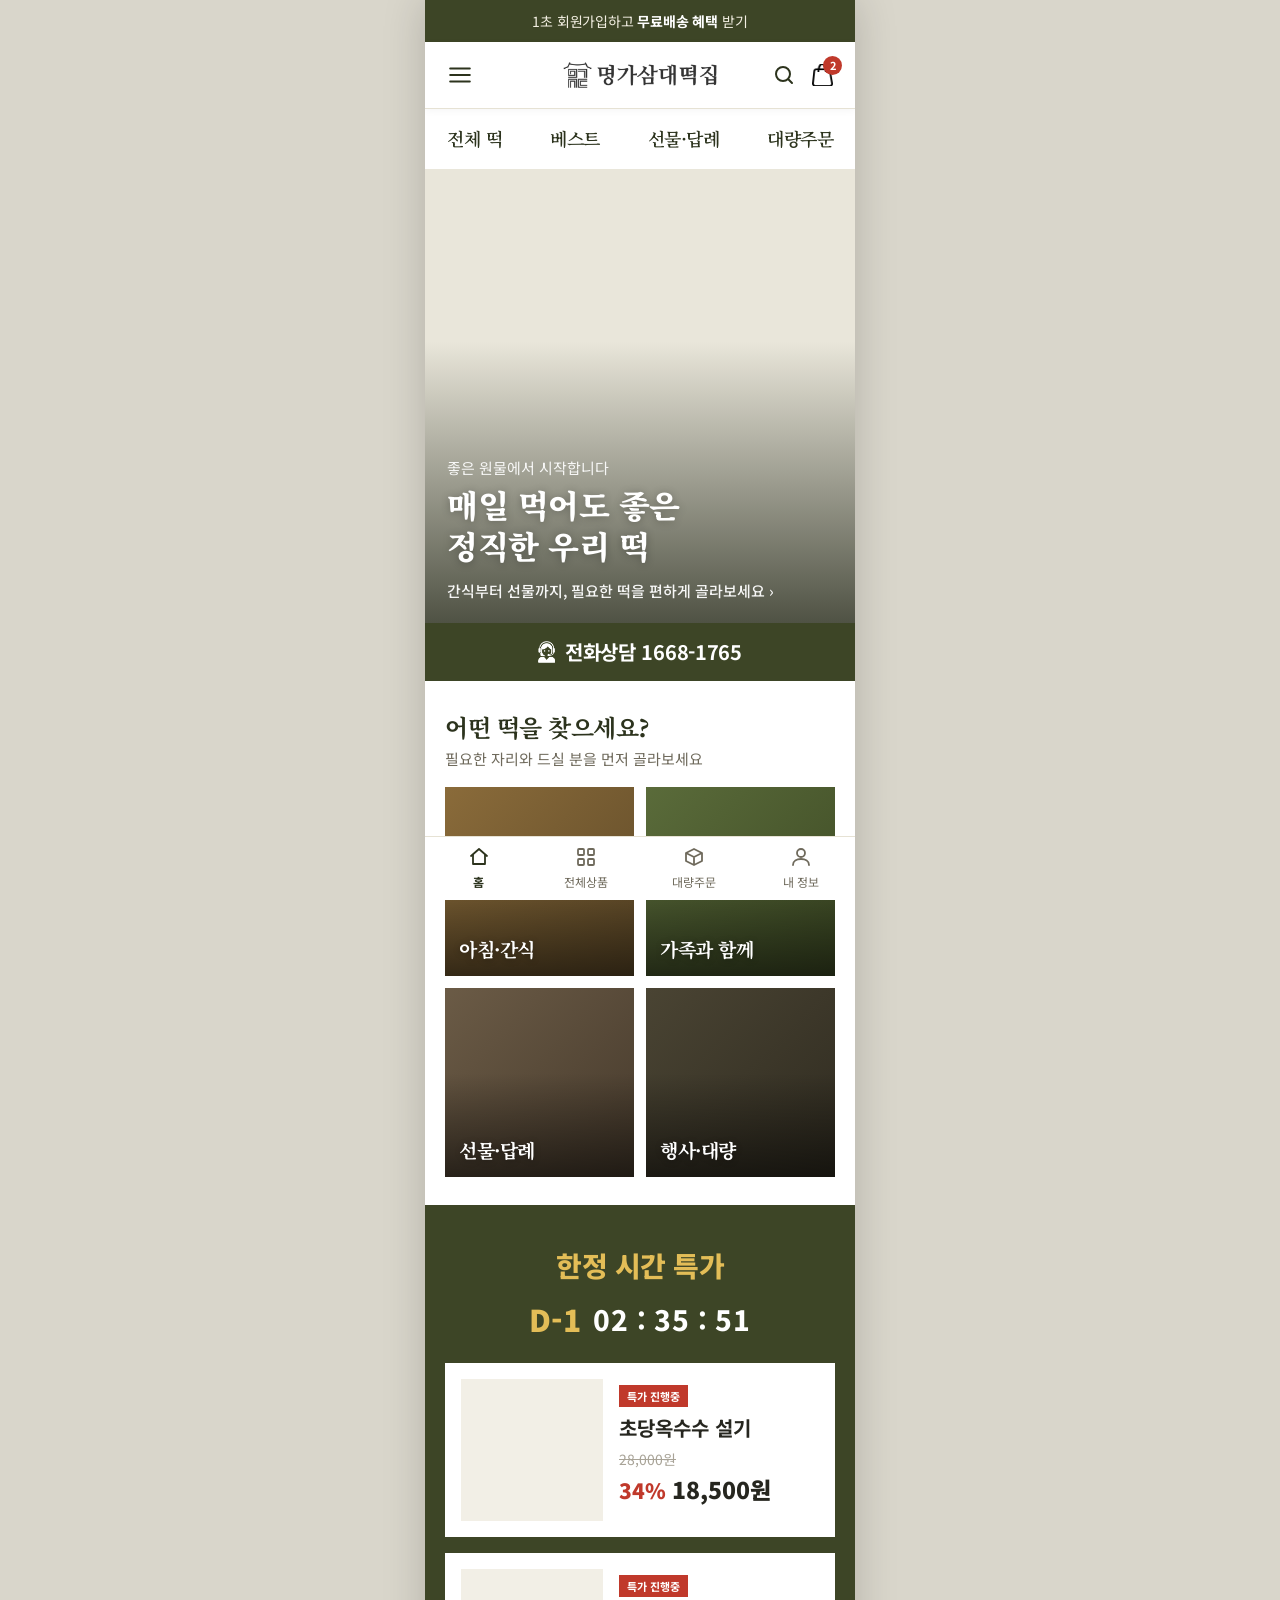
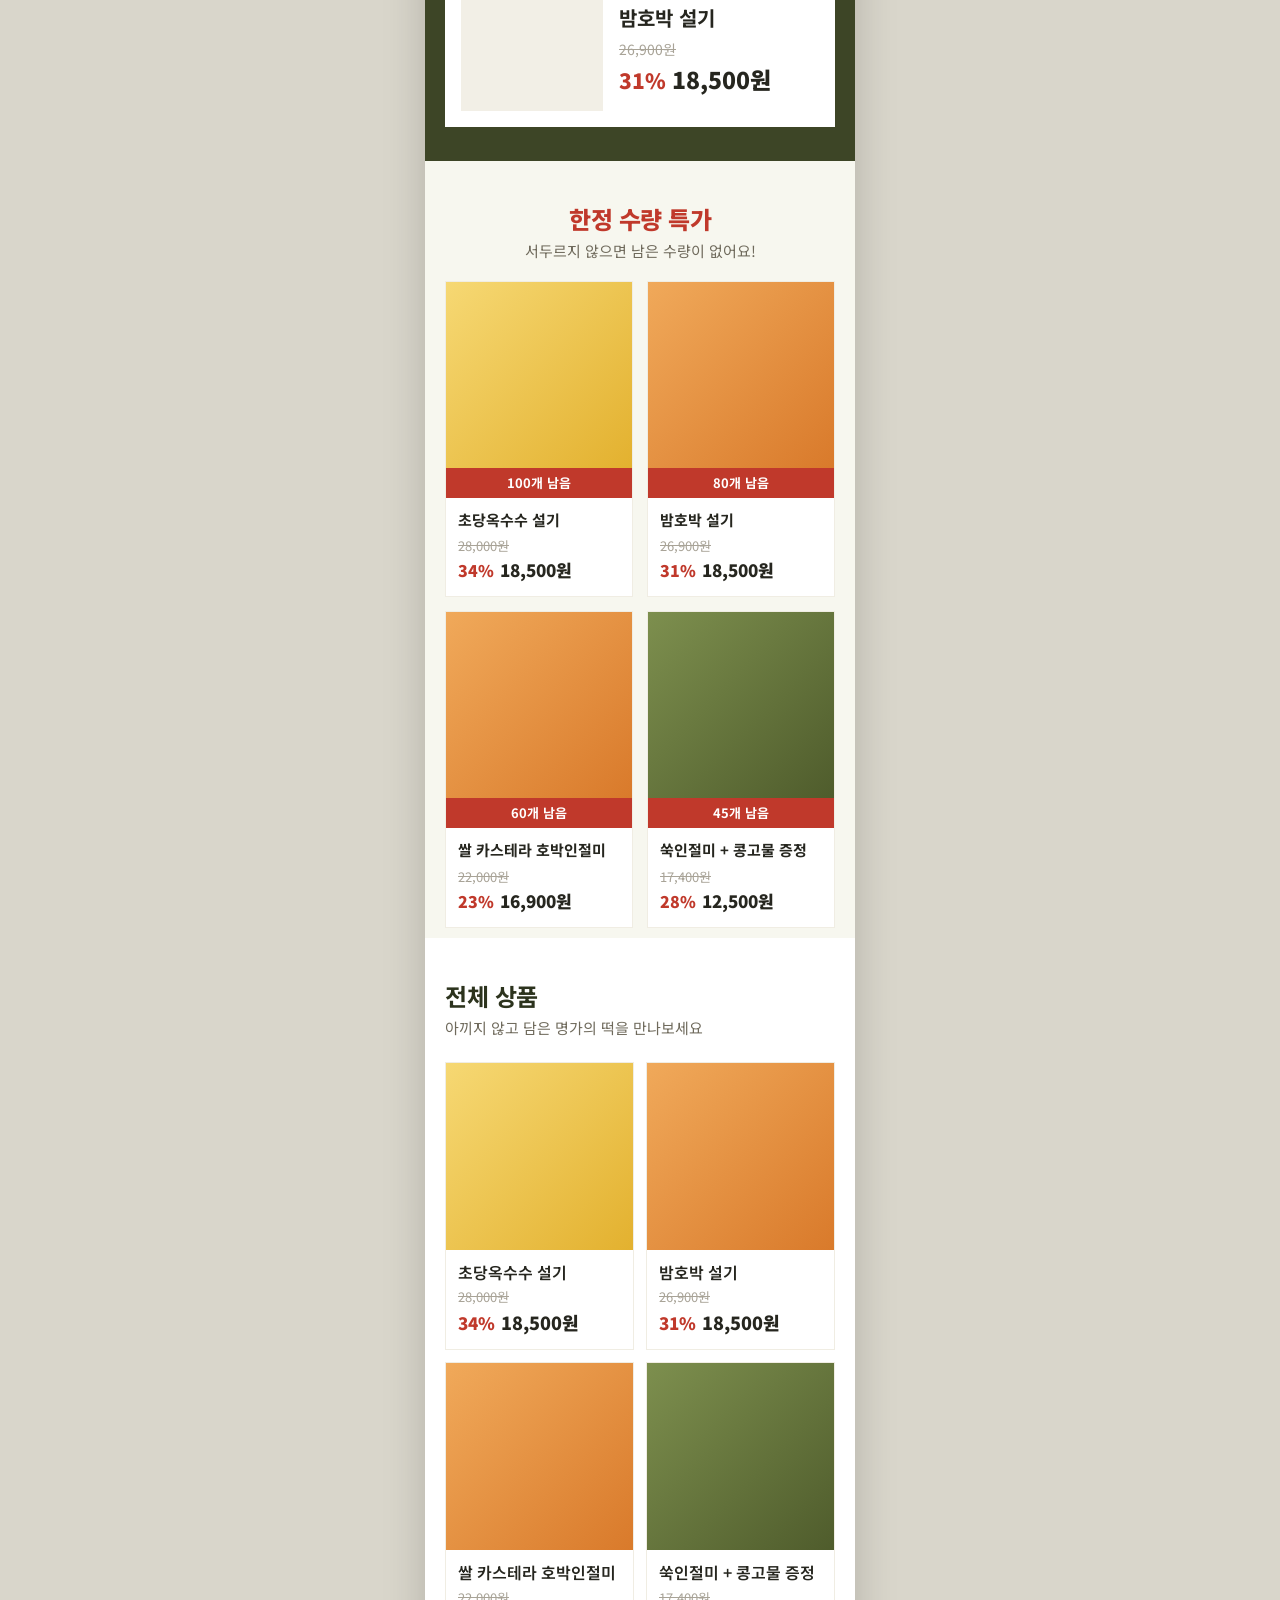
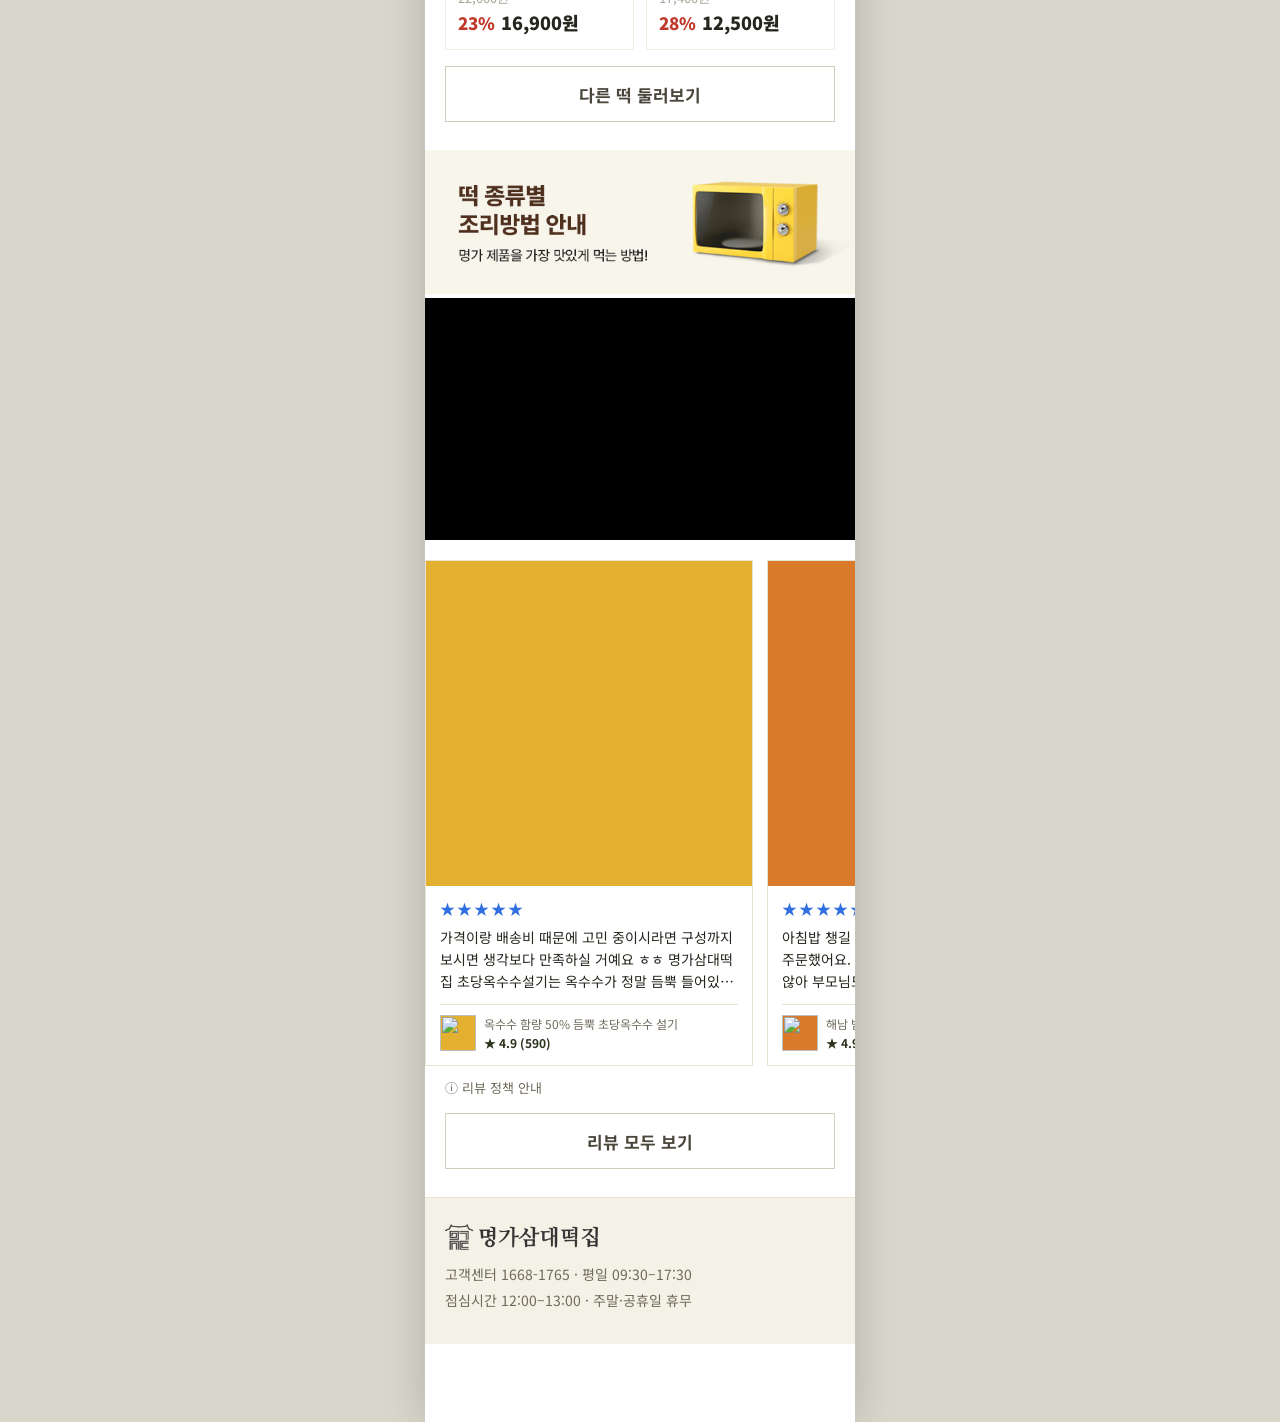
==== commit 10ca3ddd: "Add files via upload" ====
--- a/index.html
+++ b/index.html
@@ -75,10 +75,10 @@
   <!-- ===== 주문 배너 롤링 (문자→전화, 3초 간격) ===== -->
   <section class="orderbanner" id="orderBanner" aria-label="주문 안내">
     <a class="ob-slide is-on" href="sms:010-0000-0000" aria-label="문자로 간편 주문">
-      <img src="banner-sms.png" alt="문자로 간편 주문 · 문자 주문으로 이동">
+      <img class="ob-ic" src="icon-sms.png" alt=""><span class="ob-tt">문자로 간편 주문</span>
     </a>
     <a class="ob-slide" href="tel:1668-1765" aria-label="전화상담 1668-1765">
-      <img src="banner-tel.png" alt="전화상담 1668-1765 · 평일 9:30~17:30 주말·공휴일 휴무">
+      <img class="ob-ic" src="icon-tel.png" alt=""><span class="ob-tt">전화상담 1668-1765</span>
     </a>
   </section>
 
@@ -93,8 +93,8 @@
         <div class="cveil"></div><span>아침·간식</span>
       </a>
       <a class="cat c2" href="list.html?cate=parents">
-        <img src="https://ecimg.cafe24img.com/pg838b47736579015/rhgurwls1/web/product/big/20260722/a4b45cd52fd0165c1aff6b1ddceda563.png" alt="부모님께" onerror="this.remove()">
-        <div class="cveil"></div><span>부모님께</span>
+        <img src="https://ecimg.cafe24img.com/pg838b47736579015/rhgurwls1/web/product/big/20260722/a4b45cd52fd0165c1aff6b1ddceda563.png" alt="가족과 함께" onerror="this.remove()">
+        <div class="cveil"></div><span>가족과 함께</span>
       </a>
       <a class="cat c3" href="list.html?cate=gift">
         <img src="https://ecimg.cafe24img.com/pg838b47736579015/rhgurwls1/web/product/big/20260729/f781c51d2153a1fb4a4b7ad2e0e296ef.jpg" alt="선물·답례" onerror="this.remove()">
@@ -107,51 +107,74 @@
     </div>
   </section>
 
-  <!-- ===== 오늘의 명가 특가 ===== -->
-  <section class="special">
-    <h3>오늘의 명가 특가</h3>
-    <div class="timer">
-      <div class="lb">종료까지 남은 시간</div>
-      <div class="clock">
-        <span class="u" id="hh">02</span><span class="sep">:</span>
-        <span class="u" id="mm">36</span><span class="sep">:</span>
-        <span class="u" id="ss">01</span>
-      </div>
-    </div>
-    <div class="prod-grid" id="specialGrid"><!-- JS 렌더 --></div>
-  </section>
-
-  <!-- ===== 오늘의 한정 수량 ===== -->
-  <section class="section sec-center" style="padding-bottom:0">
-    <h3>오늘의 한정 수량</h3>
-    <p class="desc">선착순 특가 떡을 만나보세요</p>
-  </section>
-  <section class="limited">
-    <div class="stock"><div class="bar"><i></i></div><span class="txt">24개 남았습니다</span></div>
-    <div id="limitedBox"><!-- JS 렌더 --></div>
-  </section>
-
-  <!-- ===== 현재 판매 중인 떡 ===== -->
-  <section class="section" style="padding-bottom:0">
-    <h3>현재 판매 중인 떡</h3>
+  <!-- ===== 한정 시간 특가 ===== -->
+  <section class="ltime">
+    <h3>한정 시간 특가</h3>
+    <div class="dday">
+      <span class="d">D-1</span>
+      <span class="clock"><span class="u" id="hh">02</span><span class="sep">:</span><span class="u" id="mm">36</span><span class="sep">:</span><span class="u" id="ss">01</span></span>
+    </div>
+    <div class="ltime-list" id="ltimeList"><!-- JS 렌더 --></div>
+  </section>
+
+  <!-- ===== 한정 수량 특가 ===== -->
+  <section class="section lqty-head sec-center">
+    <h3 class="gold">한정 수량 특가</h3>
+    <p class="desc">서두르지 않으면 남은 수량이 없어요!</p>
+  </section>
+  <section class="lqty">
+    <div class="lq-grid" id="lqtyGrid"><!-- JS 렌더 --></div>
+  </section>
+
+  <!-- ===== 전체 상품 ===== -->
+  <section class="section allprod" style="padding-bottom:0">
+    <h3>전체 상품</h3>
     <p class="desc">아끼지 않고 담은 명가의 떡을 만나보세요</p>
   </section>
   <section class="home-sale">
-    <div class="prod-grid" id="homeSaleGrid"><!-- JS 렌더 --></div>
+    <div class="prod-grid" id="allGrid"><!-- JS 렌더 --></div>
   </section>
   <a class="btn-line" href="list.html?cate=23">다른 떡 둘러보기</a>
 
-  <!-- ===== 대량주문 안내 ===== -->
-  <section class="bulk">
-    <h3>여럿이 나누는 자리에도<br>정성스럽게 준비합니다</h3>
-    <p class="desc">행사·모임·답례에 필요한 수량과 일정을 안내해 드립니다.</p>
-    <div class="steps">
-      <div class="step"><div class="no">1</div><div class="t">문의 접수</div></div>
-      <div class="step"><div class="no">2</div><div class="t">일정 확인</div></div>
-      <div class="step"><div class="no">3</div><div class="t">주문 안내</div></div>
-    </div>
-    <a class="btn" href="apply.html">대량주문 알아보기</a>
-  </section>
+  <!-- ===== 조리방법 안내 배너 ===== -->
+  <a class="cook-banner" href="https://myeonggashop.com/board/product/list.html?board_no=101">
+    <img src="cook-banner.jpg" alt="떡 종류별 조리방법 안내 · 명가 제품을 가장 맛있게 먹는 방법">
+  </a>
+
+  <!-- ===== 유튜브 영상 ===== -->
+  <section class="youtube">
+    <div class="yt-wrap">
+      <iframe src="https://www.youtube.com/embed/19sqsWGZh2Y" title="명가삼대떡집 영상" frameborder="0" allow="accelerometer; autoplay; clipboard-write; encrypted-media; gyroscope; picture-in-picture; web-share" referrerpolicy="strict-origin-when-cross-origin" allowfullscreen></iframe>
+    </div>
+  </section>
+
+  <!-- ===== 리뷰 ===== -->
+  <div class="reviews" id="reviews">
+    <div class="rv-card">
+      <div class="rv-img"><img src="https://ecimg.cafe24img.com/pg838b47736579015/rhgurwls1/web/product/big/20260714/63aa9ec43153a8ce3d11d5b5848fd3ee.jpg" alt="리뷰 사진" onerror="this.parentNode.style.background='#e3b12f';this.remove()"></div>
+      <div class="rv-body">
+        <div class="rv-stars" aria-label="별점 5점">★★★★★</div>
+        <p class="rv-text">가격이랑 배송비 때문에 고민 중이시라면 구성까지 보시면 생각보다 만족하실 거예요 ㅎㅎ 명가삼대떡집 초당옥수수설기는 옥수수가 정말 듬뿍 들어있어요.</p>
+        <div class="rv-prod">
+          <img src="https://ecimg.cafe24img.com/pg838b47736579015/rhgurwls1/web/product/tiny/20260714/63aa9ec43153a8ce3d11d5b5848fd3ee.jpg" alt="" onerror="this.style.background='#e3b12f';this.removeAttribute('src')">
+          <div class="meta"><span class="pn">옥수수 함량 50% 듬뿍 초당옥수수 설기</span><span class="pr">★ 4.9 (590)</span></div>
+        </div>
+      </div>
+    </div>
+    <div class="rv-card">
+      <div class="rv-img"><img src="https://ecimg.cafe24img.com/pg838b47736579015/rhgurwls1/web/product/big/20260722/a4b45cd52fd0165c1aff6b1ddceda563.png" alt="리뷰 사진" onerror="this.parentNode.style.background='#d97a2b';this.remove()"></div>
+      <div class="rv-body">
+        <div class="rv-stars" aria-label="별점 5점">★★★★★</div>
+        <p class="rv-text">아침밥 챙길 시간이 없을 때 쟁여두면 좋겠다 싶어 주문했어요. 밤호박설기 한 조각이면 든든하고 달지 않아 부모님도 좋아하세요.</p>
+        <div class="rv-prod">
+          <img src="https://ecimg.cafe24img.com/pg838b47736579015/rhgurwls1/web/product/tiny/20260722/a4b45cd52fd0165c1aff6b1ddceda563.png" alt="" onerror="this.style.background='#d97a2b';this.removeAttribute('src')">
+          <div class="meta"><span class="pn">해남 밤호박을 듬뿍 넣은 밤호박 설기</span><span class="pr">★ 4.9 (921)</span></div>
+        </div>
+      </div>
+    </div>
+  </div>
+  <a class="review-policy" href="#">ⓘ 리뷰 정책 안내</a>
+  <a class="btn-line" href="#">리뷰 모두 보기</a>
 
   <!-- ===== 푸터 ===== -->
   <footer class="site-footer">
@@ -217,15 +240,15 @@
 <script src="products.js"></script>
 <script src="app.js"></script>
 <script>
-  // 특가 그리드 렌더 (SPECIAL_NOS는 products.js에서 관리)
-  renderSpecialGrid('specialGrid', SPECIAL_NOS);
-  // 카운트다운
+  // 한정 시간 특가 (세로 리스트)
+  renderLimitedTime('ltimeList', LTIME_NOS);
+  // 카운트다운 (D-1 표기 + H:M:S)
   startCountdown(2*3600 + 36*60 + 1);
-  // 오늘의 한정 수량
-  renderLimited('limitedBox', 66);
-  // 현재 판매 중인 떡 (특가/품절 제외 상위 4개)
-  var homeList = PRODUCTS.filter(function(p){ return p.img && !p.soldout; }).slice(0,4);
-  renderProductGrid('homeSaleGrid', homeList);
+  // 한정 수량 특가 (롤링 배지)
+  renderLimitedQty('lqtyGrid', LQTY_NOS);
+  // 전체 상품 (이미지 보유 상품)
+  var allList = PRODUCTS.filter(function(p){ return p.img && !p.soldout; }).slice(0,4);
+  renderProductGrid('allGrid', allList);
 </script>
 </body>
 </html>
--- a/style.css
+++ b/style.css
@@ -441,3 +441,213 @@
   font-family:var(--serif); color:#e9e1c6; font-size:22px; font-weight:700; display:block}
 .bulk .step .t{font-size:15px; font-weight:700; color:#fff}
 .bulk .btn{display:block; width:100%; padding:18px 0; background:var(--cream); color:var(--olive-ink)}
+
+
+/* ===================================================================
+   3차 수정 : 시안2 반영 (한정시간/한정수량/유튜브/리뷰)
+   =================================================================== */
+
+/* 주문 배너 새 비율(468x62) */
+.orderbanner{aspect-ratio:468/62}
+
+/* ===== 한정 시간 특가 ===== */
+.ltime{background:var(--olive); padding:30px 20px 34px}
+.ltime > h3{font-family:var(--serif); font-weight:900; font-size:28px; text-align:center;
+  color:#e3bd57; margin:0 0 12px; letter-spacing:-.5px}
+.ltime .dday{display:flex; align-items:center; justify-content:center; gap:12px; margin:0 0 22px}
+.ltime .dday .d{font-family:var(--serif); font-weight:900; font-size:30px; color:#e3bd57}
+.ltime .dday .clock{display:inline-flex; align-items:center; gap:8px}
+.ltime .dday .u{color:#fff; font-size:28px; font-weight:800; letter-spacing:1px; font-variant-numeric:tabular-nums}
+.ltime .dday .sep{color:#fff; font-size:26px; font-weight:800}
+.ltime-list{display:flex; flex-direction:column; gap:16px}
+.lt-card{position:relative; display:flex; gap:14px; background:#fff; border:2px solid var(--red);
+  padding:12px; text-decoration:none; color:inherit; overflow:hidden}
+.lt-card::before{content:''; position:absolute; top:0; left:-45%; width:45%; height:100%; z-index:2;
+  background:linear-gradient(100deg, transparent, rgba(255,255,255,.7), transparent);
+  transform:skewX(-18deg); animation:ltsweep 2.8s linear infinite; pointer-events:none}
+@keyframes ltsweep{0%{left:-45%} 100%{left:130%}}
+.lt-thumb{width:118px; height:118px; flex:0 0 auto; overflow:hidden; display:flex; align-items:center; justify-content:center; background:#f2efe6}
+.lt-thumb img{width:100%; height:100%; object-fit:cover; display:block}
+.lt-thumb span{font-family:var(--serif); font-weight:700; color:#fff; font-size:13px; text-align:center; padding:6px; text-shadow:0 1px 4px rgba(0,0,0,.25)}
+.lt-info{flex:1; min-width:0; display:flex; flex-direction:column}
+.lt-badge{align-self:flex-start; background:var(--red); color:#fff; font-size:12px; font-weight:700; padding:4px 9px; margin-bottom:8px}
+.lt-name{font-family:"Pretendard","Noto Sans KR",sans-serif; font-weight:700; font-size:17px; color:var(--ink); margin:0 0 6px; line-height:1.3}
+.lt-card .price{display:block; margin-bottom:10px}
+.lt-card .was{display:block; color:#a8a397; font-size:13px; text-decoration:line-through; margin-bottom:2px}
+.lt-card .line{display:flex; align-items:baseline; gap:6px}
+.lt-card .off{color:var(--red); font-weight:900; font-size:17px}
+.lt-card .now{color:var(--ink); font-weight:900; font-size:18px}
+.lt-buy{margin-top:auto; text-align:center; background:#eeeae0; color:var(--olive-ink);
+  font-weight:700; font-size:14px; padding:11px 0; position:relative; z-index:1; transition:background .2s ease, color .2s ease}
+.lt-card:hover .lt-buy, .lt-card:active .lt-buy{background:var(--red); color:#fff}
+
+/* ===== 한정 수량 특가 ===== */
+.lqty-head h3.gold{color:#cf9a2f}
+.lqty{padding:4px 20px 10px}
+.lq-grid{display:grid; grid-template-columns:1fr 1fr; gap:14px}
+.lq-card{display:block; text-decoration:none; color:inherit; background:#fff; border:1px solid #f0ede3}
+.lq-thumb{position:relative; aspect-ratio:1/1; overflow:hidden; display:flex; align-items:center; justify-content:center}
+.lq-thumb img{width:100%; height:100%; object-fit:cover; display:block}
+.lq-thumb .ph-name{font-family:var(--serif); font-weight:700; color:#fff; font-size:14px; padding:8px; text-align:center}
+.lq-roll{position:absolute; left:0; right:0; bottom:0; height:30px; background:var(--red); overflow:hidden}
+.lq-track{display:flex; flex-direction:column; animation:lqroll 5s infinite}
+.lq-track span{height:30px; line-height:30px; text-align:center; color:#fff; font-size:13px; font-weight:700}
+@keyframes lqroll{0%,42%{transform:translateY(0)} 50%,92%{transform:translateY(-30px)} 100%{transform:translateY(-60px)}}
+.lq-info{padding:12px 12px 14px}
+.lq-info .name{font-family:"Pretendard","Noto Sans KR",sans-serif; font-weight:700; font-size:15px; color:var(--ink); margin:0 0 6px; line-height:1.35}
+.lq-info .price{display:block}
+.lq-info .was{display:block; color:#a8a397; font-size:13px; text-decoration:line-through; margin-bottom:2px}
+.lq-info .line{display:flex; align-items:baseline; gap:6px}
+.lq-info .off{color:var(--red); font-weight:900; font-size:16px}
+.lq-info .now{color:var(--ink); font-weight:900; font-size:17px}
+
+/* ===== 유튜브 ===== */
+.youtube{background:var(--olive); padding:26px 20px 30px}
+.yt-wrap{position:relative; width:100%; aspect-ratio:16/9; background:#000; overflow:hidden}
+.yt-wrap iframe{position:absolute; inset:0; width:100%; height:100%; border:0; display:block}
+
+/* ===== 리뷰 ===== */
+.reviews{display:flex; gap:14px; overflow-x:auto; padding:20px 20px 4px; scroll-snap-type:x mandatory}
+.reviews::-webkit-scrollbar{display:none}
+.rv-card{flex:0 0 84%; scroll-snap-align:start; border:1px solid var(--line); background:#fff}
+.rv-img{aspect-ratio:1/1; overflow:hidden; background:#eee}
+.rv-img img{width:100%; height:100%; object-fit:cover; display:block}
+.rv-body{padding:12px 14px 14px}
+.rv-stars{color:#2f6fe0; font-size:15px; letter-spacing:2px; margin-bottom:8px}
+.rv-text{font-size:14px; color:var(--ink); line-height:1.55; margin:0 0 12px;
+  display:-webkit-box; -webkit-line-clamp:3; -webkit-box-orient:vertical; overflow:hidden}
+.rv-prod{display:flex; align-items:center; gap:8px; border-top:1px solid var(--line); padding-top:10px}
+.rv-prod img{width:36px; height:36px; object-fit:cover; flex:0 0 auto}
+.rv-prod .meta{min-width:0}
+.rv-prod .pn{display:block; font-size:12px; color:var(--sub); white-space:nowrap; overflow:hidden; text-overflow:ellipsis}
+.rv-prod .pr{display:block; font-size:12px; color:var(--olive-ink); font-weight:700; margin-top:2px}
+.review-policy{display:block; padding:8px 20px 0; color:var(--sub); font-size:13px; text-decoration:none}
+
+@media (prefers-reduced-motion:reduce){
+  .lt-card::before{animation:none} .lq-track{animation:none}
+}
+
+
+/* ===================================================================
+   4차 수정 : 배너 아이콘/텍스트, 프리텐다드/컬러, 호버 보더광, 롤링 위치 등
+   =================================================================== */
+@property --a{syntax:'<angle>'; initial-value:0deg; inherits:false}
+
+/* --- 주문 배너: 아이콘 + 텍스트 (풀 그린 배경) --- */
+.orderbanner{display:flex; height:58px; aspect-ratio:auto; overflow-x:auto; overflow-y:hidden;
+  scroll-snap-type:x mandatory; -webkit-overflow-scrolling:touch; background:var(--olive);
+  cursor:grab; touch-action:pan-x; border-bottom:none}
+.orderbanner::-webkit-scrollbar{display:none}
+.orderbanner .ob-slide{position:static; opacity:1; visibility:visible; flex:0 0 100%; scroll-snap-align:start;
+  display:flex; align-items:center; justify-content:center; gap:10px; padding:0;
+  background:var(--olive); text-decoration:none}
+.orderbanner .ob-slide img.ob-ic{height:22px; width:auto; display:block; object-fit:contain; filter:brightness(0) invert(1)}
+.orderbanner .ob-slide .ob-tt{color:#fff; font-family:"Pretendard","Noto Sans KR",sans-serif;
+  font-weight:700; font-size:18px; letter-spacing:-.3px; line-height:1}
+
+/* --- 메인 히어로 세로 +5% --- */
+.hero{height:454px}
+
+/* --- 한정시간/한정수량: 프리텐다드 + 컬러 --- */
+.ltime, .lqty, .lqty-head{font-family:"Pretendard","Noto Sans KR",sans-serif}
+.ltime > h3{font-family:"Pretendard","Noto Sans KR",sans-serif; font-weight:800; color:#e3bd57}
+.ltime .dday .d{font-family:"Pretendard","Noto Sans KR",sans-serif; color:#e3bd57}
+.ltime .dday .u,.ltime .dday .sep{font-family:"Pretendard","Noto Sans KR",sans-serif}
+.lt-name{font-family:"Pretendard","Noto Sans KR",sans-serif}
+.lqty-head h3, .lqty-head h3.gold{font-family:"Pretendard","Noto Sans KR",sans-serif;
+  color:var(--red); font-weight:800}
+
+/* --- 한정시간: 썸네일 크기/여백 시안대로 --- */
+.lt-card{padding:14px; gap:14px}
+.lt-thumb{width:132px; height:132px}
+
+/* --- 빛나는 애니메이션: 호버 시 'border만' 빛나게 (평상시 OFF) --- */
+.lt-card{position:relative; border:2px solid var(--red); overflow:visible}
+.lt-card > *{position:relative; z-index:1}
+.lt-card::before{
+  content:''; position:absolute; inset:-2px; left:-2px; top:-2px; right:-2px; bottom:-2px;
+  width:auto; height:auto; padding:2px; transform:none; z-index:0;
+  background:conic-gradient(from var(--a,0deg), transparent 0 60%, #ff8a6a 74%, #ffffff 84%, transparent 92%);
+  -webkit-mask:linear-gradient(#000 0 0) content-box, linear-gradient(#000 0 0);
+          mask:linear-gradient(#000 0 0) content-box, linear-gradient(#000 0 0);
+  -webkit-mask-composite:xor; mask-composite:exclude;
+  opacity:0; transition:opacity .2s ease; animation:none; pointer-events:none}
+.lt-card:hover::before, .lt-card:focus-within::before{opacity:1; animation:ltborder 1.4s linear infinite}
+@keyframes ltborder{to{--a:360deg}}
+/* 구매하기 버튼: 호버 시 레드 (유지) */
+.lt-buy{font-family:"Pretendard","Noto Sans KR",sans-serif}
+.lt-card:hover .lt-buy, .lt-card:active .lt-buy, .lt-card:focus-within .lt-buy{background:var(--red); color:#fff}
+
+/* --- 한정수량: 롤링 배지를 썸네일 '밑'으로, 배경색 #f7f7ef --- */
+.lqty-head, .lqty{background:#f7f7ef}
+.lq-roll{position:static; left:auto; right:auto; bottom:auto; height:30px; background:var(--red); overflow:hidden}
+.lq-info .name{font-family:"Pretendard","Noto Sans KR",sans-serif}
+
+/* --- 유튜브: 테두리 없이 풀사이즈 --- */
+.youtube{background:transparent; padding:0}
+.yt-wrap{width:100%; aspect-ratio:16/9}
+
+/* --- 버튼(다른 떡 둘러보기 / 리뷰 모두 보기): 회색 테두리 + 프리텐다드 + 하단 여백 --- */
+.btn-line{border:1.5px solid #d3cebf; color:#4a463b; font-family:"Pretendard","Noto Sans KR",sans-serif;
+  font-weight:700; margin:16px 20px 28px}
+.btn-line:active{background:#efece2; color:#4a463b}
+.review-policy{font-family:"Pretendard","Noto Sans KR",sans-serif}
+
+@media (prefers-reduced-motion:reduce){ .lt-card:hover::before{animation:none} }
+
+
+/* ===================================================================
+   5차 미세 수정
+   =================================================================== */
+/* 1) 한정시간 카드 테두리: 기본 없음, 마우스 오버시에만 표시 */
+.lt-card{border:2px solid transparent}
+.lt-card:hover, .lt-card:focus-within{border-color:var(--red)}
+
+/* 2) 구매하기 버튼: 작게(우측 정렬 컴팩트) */
+.lt-buy{margin-top:8px; align-self:flex-end; width:auto; display:inline-block;
+  padding:6px 14px; font-size:12px; letter-spacing:-.2px; background:#eeeae0; color:var(--olive-ink)}
+
+/* 3) 배너 텍스트 +2px */
+.orderbanner .ob-slide .ob-tt{font-size:20px}
+
+/* 4) 한정시간/한정수량 상단 여백 20px 동일 + 한정시간 제목 5px 아래로 */
+.ltime{padding-top:20px}
+.ltime > h3{margin-top:5px}
+.lqty-head{padding:20px 20px 14px}
+.lqty-head .desc{margin-bottom:0}
+.lqty{padding-top:6px}
+
+/* 5) 전체 상품 제목 프리텐다드 */
+.allprod > h3{font-family:"Pretendard","Noto Sans KR",sans-serif}
+
+
+/* ===================================================================
+   6차 : 상단 여백 40px 통일, 구매하기 제거, 배지 축소, 썸네일/이름/가격 확대
+   =================================================================== */
+/* 세 섹션 상단 여백 40px 동일 */
+.ltime{padding-top:40px}
+.ltime > h3{margin-top:0}
+.lqty-head{padding-top:40px}
+.allprod{padding-top:40px}
+
+/* 한정시간: 구매하기 버튼 제거 + 정보 세로 중앙 정렬 */
+.lt-buy{display:none}
+.lt-info{justify-content:center}
+
+/* 특가 진행중 배지 축소 */
+.lt-badge{font-size:11px; padding:3px 8px; margin-bottom:8px}
+
+/* 썸네일 / 상품명 / 가격 확대 (비율 업) */
+.lt-card{gap:16px}
+.lt-thumb{width:142px; height:142px}
+.lt-name{font-size:20px; margin-bottom:8px; line-height:1.3}
+.lt-card .was{font-size:14px; margin-bottom:3px}
+.lt-card .off{font-size:21px}
+.lt-card .now{font-size:23px}
+
+
+/* ===================================================================
+   7차 : 조리방법 안내 배너 (유튜브 위)
+   =================================================================== */
+.cook-banner{display:block; margin:0 0 4px; line-height:0; text-decoration:none}
+.cook-banner img{width:100%; height:auto; display:block}
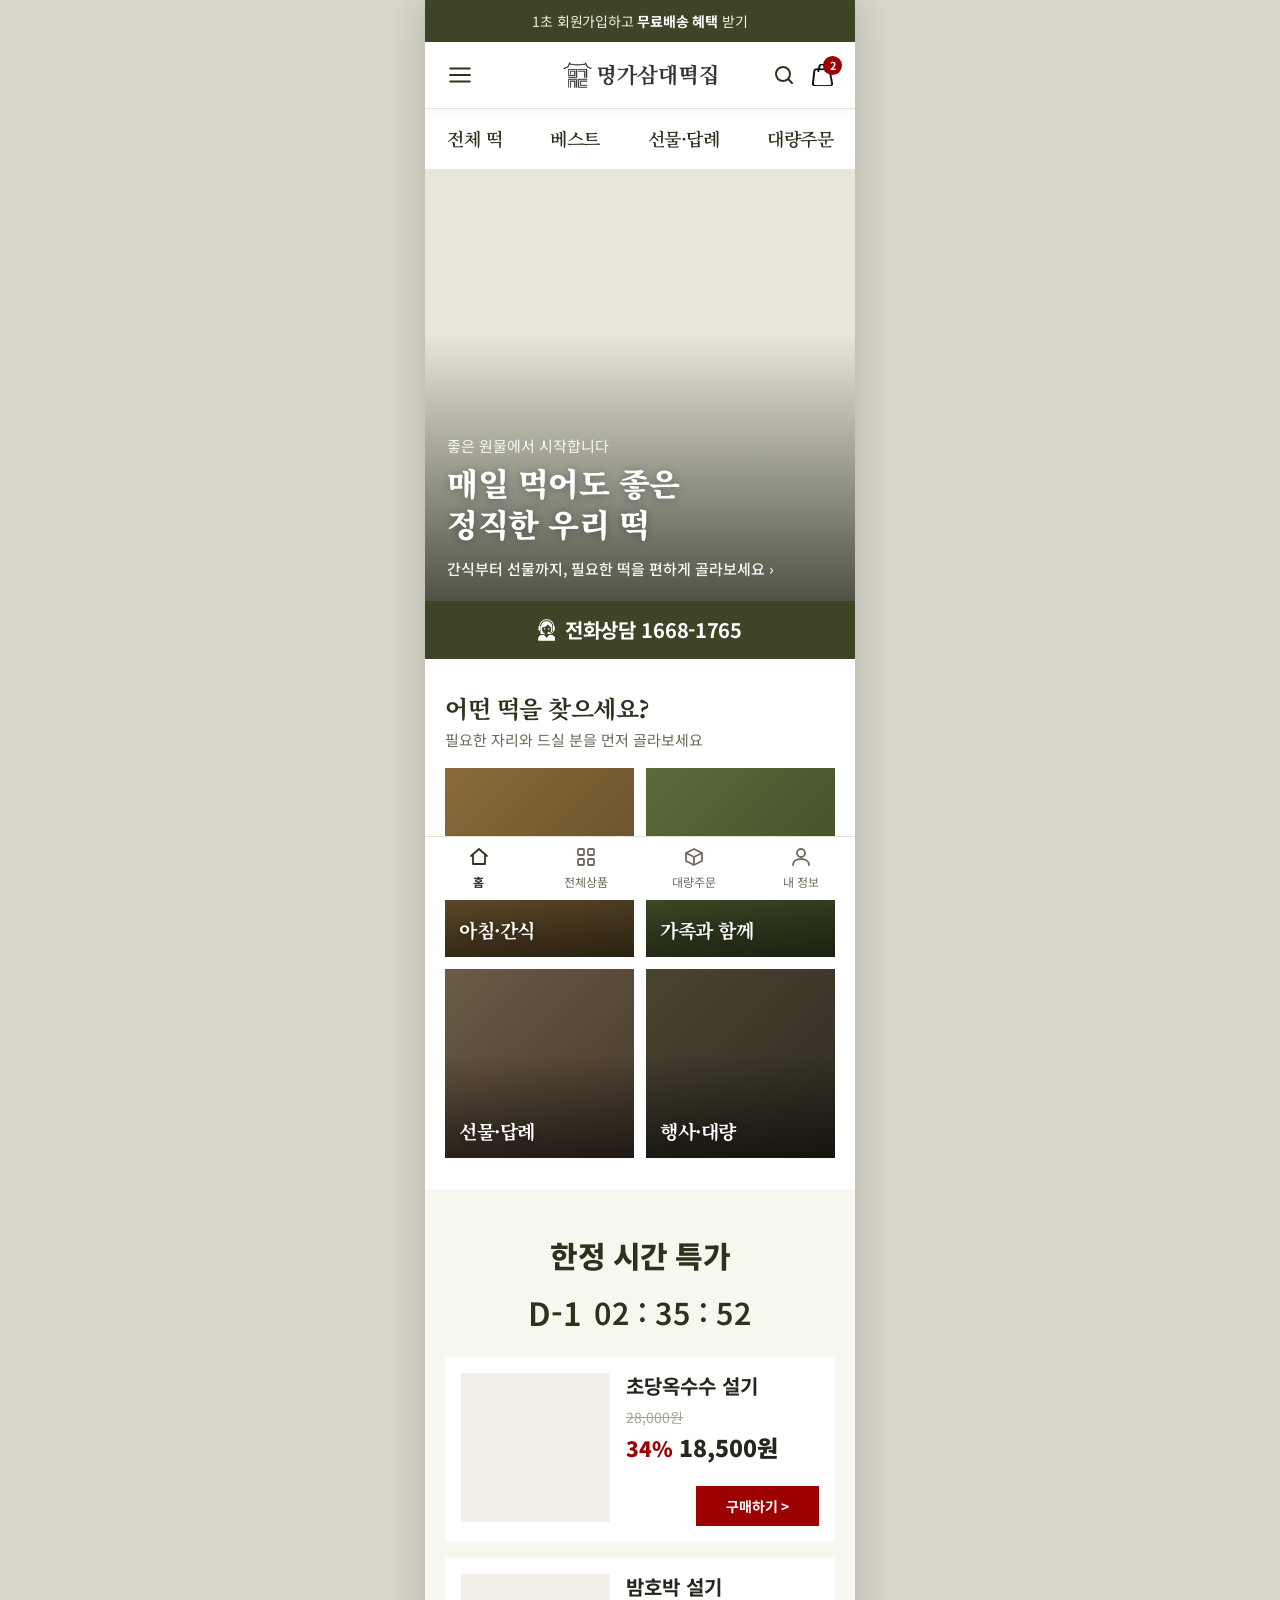
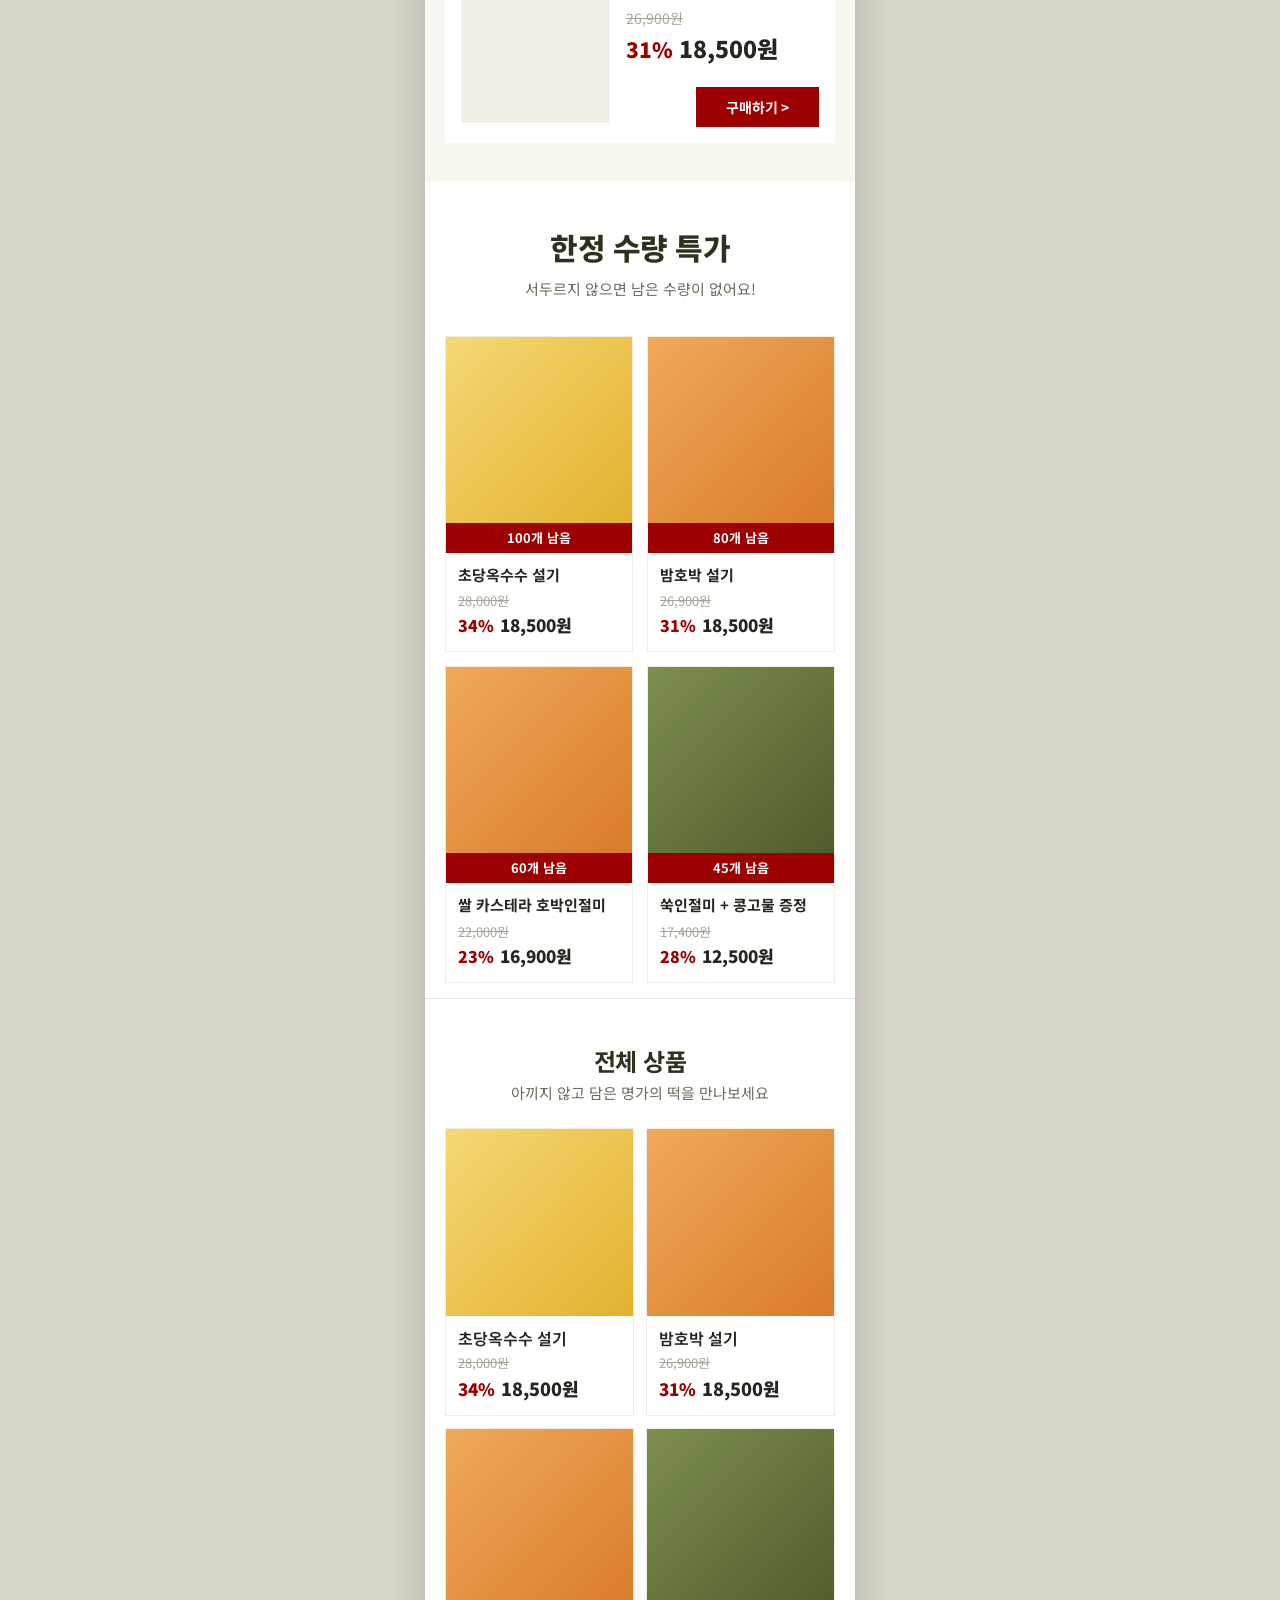
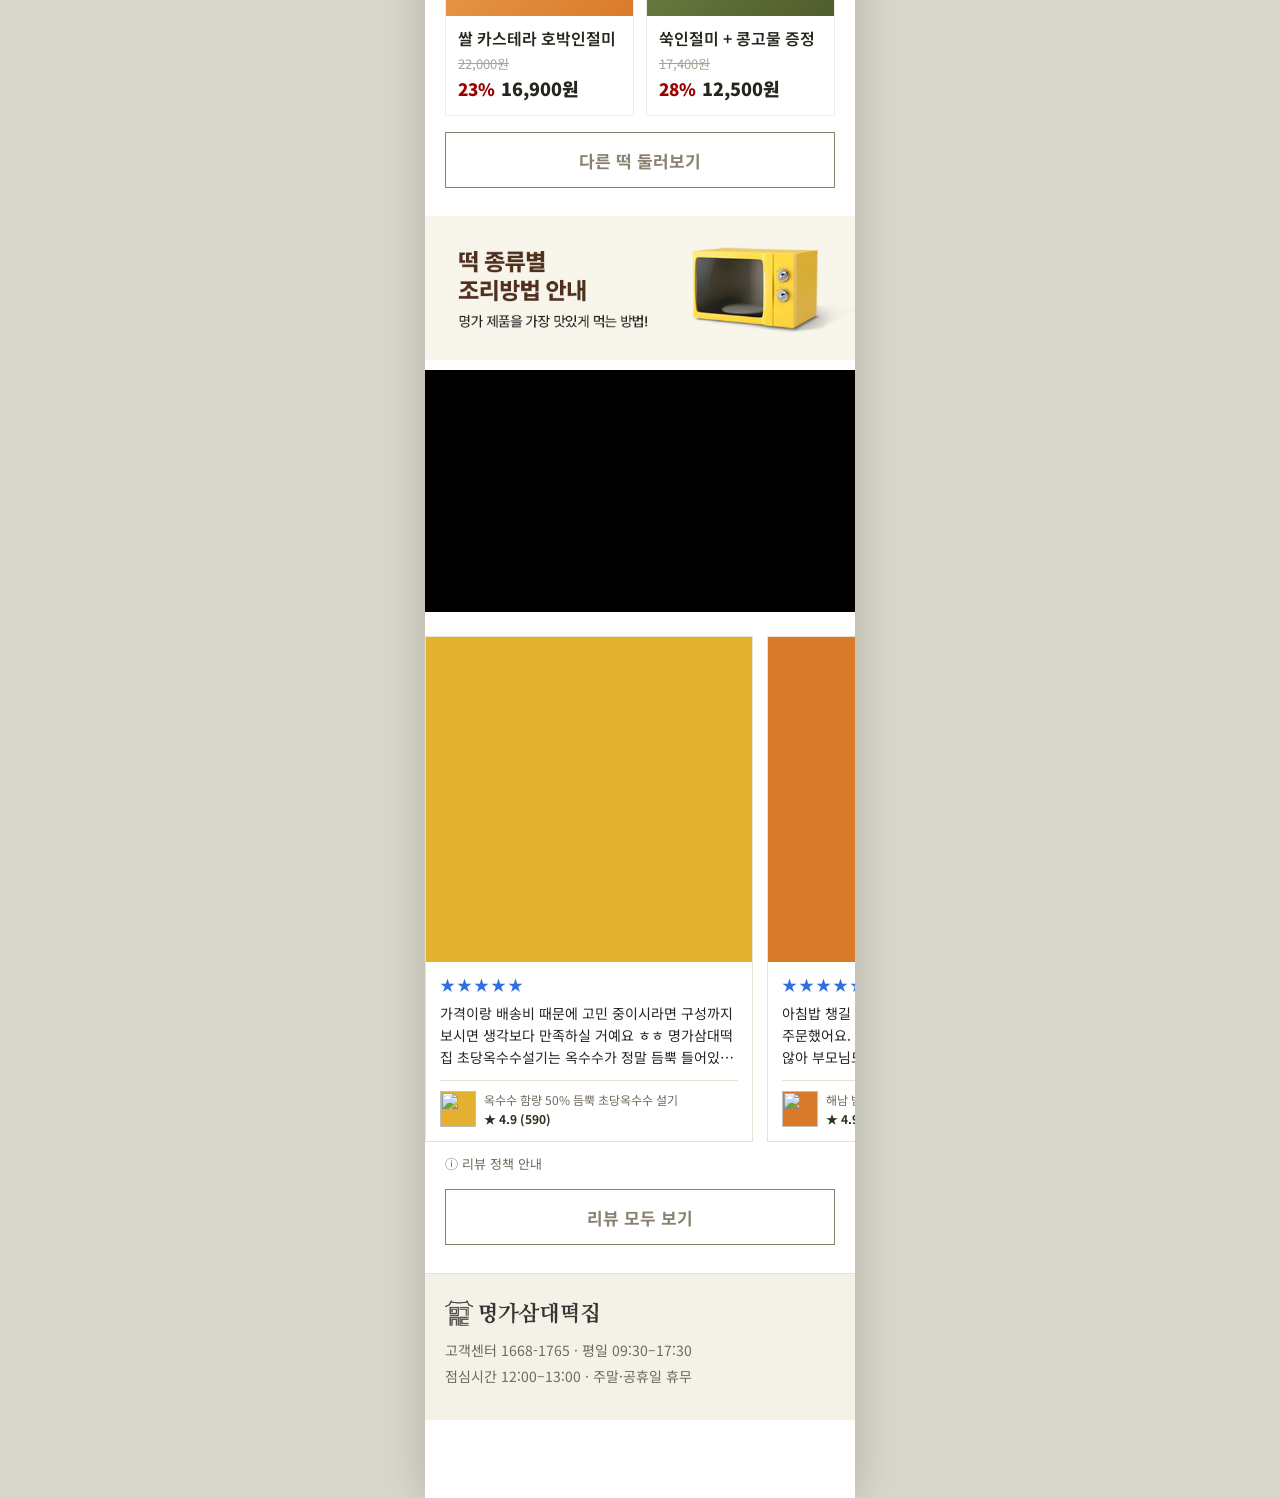
==== commit 369b8195: "Add files via upload" ====
--- a/index.html
+++ b/index.html
@@ -74,11 +74,11 @@
 
   <!-- ===== 주문 배너 롤링 (문자→전화, 3초 간격) ===== -->
   <section class="orderbanner" id="orderBanner" aria-label="주문 안내">
-    <a class="ob-slide is-on" href="sms:010-0000-0000" aria-label="문자로 간편 주문">
-      <img class="ob-ic" src="icon-sms.png" alt=""><span class="ob-tt">문자로 간편 주문</span>
+    <a class="ob-slide is-on" draggable="false" href="sms:010-0000-0000" aria-label="문자로 간편 주문">
+      <img class="ob-ic" src="icon-sms.png" alt="" draggable="false"><span class="ob-tt">문자로 간편 주문</span>
     </a>
-    <a class="ob-slide" href="tel:1668-1765" aria-label="전화상담 1668-1765">
-      <img class="ob-ic" src="icon-tel.png" alt=""><span class="ob-tt">전화상담 1668-1765</span>
+    <a class="ob-slide" draggable="false" href="tel:1668-1765" aria-label="전화상담 1668-1765">
+      <img class="ob-ic" src="icon-tel.png" alt="" draggable="false"><span class="ob-tt">전화상담 1668-1765</span>
     </a>
   </section>
 
@@ -144,7 +144,7 @@
   <!-- ===== 유튜브 영상 ===== -->
   <section class="youtube">
     <div class="yt-wrap">
-      <iframe src="https://www.youtube.com/embed/19sqsWGZh2Y" title="명가삼대떡집 영상" frameborder="0" allow="accelerometer; autoplay; clipboard-write; encrypted-media; gyroscope; picture-in-picture; web-share" referrerpolicy="strict-origin-when-cross-origin" allowfullscreen></iframe>
+      <iframe src="https://www.youtube.com/embed/19sqsWGZh2Y?autoplay=1&mute=1&playsinline=1&loop=1&playlist=19sqsWGZh2Y" title="명가삼대떡집 영상" frameborder="0" allow="accelerometer; autoplay; clipboard-write; encrypted-media; gyroscope; picture-in-picture; web-share" referrerpolicy="strict-origin-when-cross-origin" allowfullscreen></iframe>
     </div>
   </section>
 
--- a/style.css
+++ b/style.css
@@ -8,7 +8,7 @@
   --line:#e6e2d4;         /* 구분선 */
   --ink:#26261f;          /* 본문 */
   --sub:#6f6a5c;          /* 보조 텍스트 */
-  --red:#c0392b;          /* 장바구니 뱃지 */
+  --red:#9c0000;          /* 장바구니 뱃지 */
   --sale:#2f6b3a;         /* 할인율 */
   --serif:"Noto Serif KR",serif;
   --sans:"Noto Sans KR","Apple SD Gothic Neo","Malgun Gothic",sans-serif;
@@ -455,10 +455,10 @@
 .ltime > h3{font-family:var(--serif); font-weight:900; font-size:28px; text-align:center;
   color:#e3bd57; margin:0 0 12px; letter-spacing:-.5px}
 .ltime .dday{display:flex; align-items:center; justify-content:center; gap:12px; margin:0 0 22px}
-.ltime .dday .d{font-family:var(--serif); font-weight:900; font-size:30px; color:#e3bd57}
+.ltime .dday .d{font-family:var(--serif); font-weight:600; font-size:30px; color:#e3bd57}
 .ltime .dday .clock{display:inline-flex; align-items:center; gap:8px}
-.ltime .dday .u{color:#fff; font-size:28px; font-weight:800; letter-spacing:1px; font-variant-numeric:tabular-nums}
-.ltime .dday .sep{color:#fff; font-size:26px; font-weight:800}
+.ltime .dday .u{color:#fff; font-size:28px; font-weight:600; letter-spacing:1px; font-variant-numeric:tabular-nums}
+.ltime .dday .sep{color:#fff; font-size:26px; font-weight:600}
 .ltime-list{display:flex; flex-direction:column; gap:16px}
 .lt-card{position:relative; display:flex; gap:14px; background:#fff; border:2px solid var(--red);
   padding:12px; text-decoration:none; color:inherit; overflow:hidden}
@@ -479,7 +479,7 @@
 .lt-card .now{color:var(--ink); font-weight:900; font-size:18px}
 .lt-buy{margin-top:auto; text-align:center; background:#eeeae0; color:var(--olive-ink);
   font-weight:700; font-size:14px; padding:11px 0; position:relative; z-index:1; transition:background .2s ease, color .2s ease}
-.lt-card:hover .lt-buy, .lt-card:active .lt-buy{background:var(--red); color:#fff}
+
 
 /* ===== 한정 수량 특가 ===== */
 .lqty-head h3.gold{color:#cf9a2f}
@@ -651,3 +651,116 @@
    =================================================================== */
 .cook-banner{display:block; margin:0 0 4px; line-height:0; text-decoration:none}
 .cook-banner img{width:100%; height:auto; display:block}
+
+
+/* ===================================================================
+   8차 : 한정수량 폰트=한정시간, 버튼 글자색=테두리색, 조리배너 여백, 유튜브
+   =================================================================== */
+/* 한정 수량 특가 폰트 크기 = 한정 시간 특가와 동일 */
+.lq-info .name{font-size:20px; margin-bottom:8px; line-height:1.3}
+.lq-info .was{font-size:14px; margin-bottom:3px}
+.lq-info .off{font-size:21px}
+.lq-info .now{font-size:23px}
+.lq-info .line{flex-wrap:wrap}
+
+/* 버튼(다른 떡 둘러보기 / 리뷰 모두 보기): 글자색 = 테두리색 */
+.btn-line{color:#d3cebf}
+.btn-line:active{color:#b7b09e}
+
+/* 조리방법 배너 하단 여백 10px */
+.cook-banner{margin:0 0 10px}
+
+
+/* ===================================================================
+   9차 : 히어로 -5%, 파트 여백 +10%, 한정수량 '제목'만 확대(상품/가격 원복)
+   =================================================================== */
+/* 메인 히어로 세로 5% 축소(원복) */
+.hero{height:432px}
+
+/* 한정 수량 특가: 제목만 확대(28px, 한정시간과 동일) */
+.lqty-head h3, .lqty-head h3.gold{font-size:28px}
+
+/* 한정 수량 특가: 상품명/가격 원상복구 */
+.lq-info .name{font-size:15px; margin-bottom:6px; line-height:1.35}
+.lq-info .was{font-size:13px; margin-bottom:2px}
+.lq-info .off{font-size:16px}
+.lq-info .now{font-size:17px}
+
+/* 각 파트 세로 여백 +10% (모바일 여유) */
+.section{padding-top:31px; padding-bottom:31px}
+.ltime{padding-top:44px; padding-bottom:38px}
+.lqty-head{padding-top:44px}
+.lqty{padding-bottom:15px}
+.allprod{padding-top:44px}
+.home-sale{padding-top:7px}
+.reviews{padding-top:24px}
+.youtube{padding:0}
+
+
+/* ===================================================================
+   10차 : 배너 드래그, #2c331d 통일, bg 변경, 폰트 +2px, 구매하기 재추가, 구분선
+   =================================================================== */
+/* 주문 배너: 드래그 커서/스냅 제어 */
+.orderbanner{scroll-behavior:smooth}
+.orderbanner.dragging{cursor:grabbing; scroll-behavior:auto; scroll-snap-type:none}
+
+/* 한정 시간 특가: 배경 #f7f7ef + 텍스트 #2c331d + 폰트 +2px */
+.ltime{background:#f7f7ef}
+.ltime > h3{color:#2c331d; font-size:30px}
+.ltime .dday .d{color:#2c331d; font-size:32px}
+.ltime .dday .u{color:#2c331d; font-size:30px}
+.ltime .dday .sep{color:#2c331d; font-size:28px}
+
+/* 특가 진행중 배지 삭제 */
+.lt-badge{display:none}
+
+/* 구매하기: 붉은색 소형 버튼 (카드 하단 우측) */
+.lt-buy{display:inline-block; align-self:flex-end; width:auto; margin-top:12px;
+  padding:9px 20px; font-size:13px; font-weight:700; letter-spacing:-.2px;
+  background:var(--red); color:#fff; text-align:center}
+.lt-card:hover .lt-buy, .lt-card:active .lt-buy{background:#9c0000; color:#fff}
+
+/* 한정 수량 특가: 배경 흰색 + 제목 #2c331d + 폰트 +2px */
+.lqty-head, .lqty{background:#fff}
+.lqty-head h3, .lqty-head h3.gold{color:#2c331d; font-size:30px}
+
+/* 전체 상품: 텍스트 가운데 정렬 + 상단 1px 구분선 */
+.allprod{text-align:center; border-top:1px solid var(--line)}
+
+/* 다른 떡 둘러보기 / 리뷰 모두 보기: 색 진하게 */
+.btn-line{border-color:#8a8171; color:#8a8171}
+.btn-line:active{background:#efece2; color:#6f6656}
+
+
+/* ===================================================================
+   11차 : 카드 구매하기 버튼(풀폭 레드) 시안화, 마우스오버 효과 제거, 제목 여백
+   =================================================================== */
+/* 구매하기: 풀폭 붉은 버튼 (시안) */
+.lt-buy{display:block; align-self:stretch; width:auto; margin-top:12px; padding:11px 0;
+  font-size:14px; font-weight:700; letter-spacing:-.2px; text-align:center;
+  background:var(--red); color:#fff}
+
+/* 마우스 오버 효과 전부 제거 (테두리 광 / 버튼 색변화) */
+.lt-card:hover, .lt-card:focus-within{border-color:transparent}
+.lt-card:hover::before, .lt-card:focus-within::before{opacity:0; animation:none}
+.lt-card:hover .lt-buy, .lt-card:active .lt-buy, .lt-card:focus-within .lt-buy{background:var(--red); color:#fff}
+
+/* 한정 수량 특가 제목 밑 여백 +5px (4 -> 9) */
+.lqty-head h3, .lqty-head h3.gold{margin-bottom:9px}
+
+
+/* ===================================================================
+   12차 : PC 배너 드래그 - 링크 네이티브 드래그/선택 차단
+   =================================================================== */
+.orderbanner .ob-slide,
+.orderbanner .ob-slide *{ -webkit-user-drag:none; user-select:none; -webkit-user-select:none }
+
+
+/* ===================================================================
+   13차 : 구매하기 버튼 너비/높이 축소, 썸네일 +5%
+   =================================================================== */
+/* 썸네일 5% 확대 (142 -> 149) */
+.lt-thumb{width:149px; height:149px}
+
+/* 구매하기 버튼: 너비 축소(우측 컴팩트) + 높이 5% 축소 */
+.lt-buy{align-self:flex-end; width:auto; padding:10px 30px}
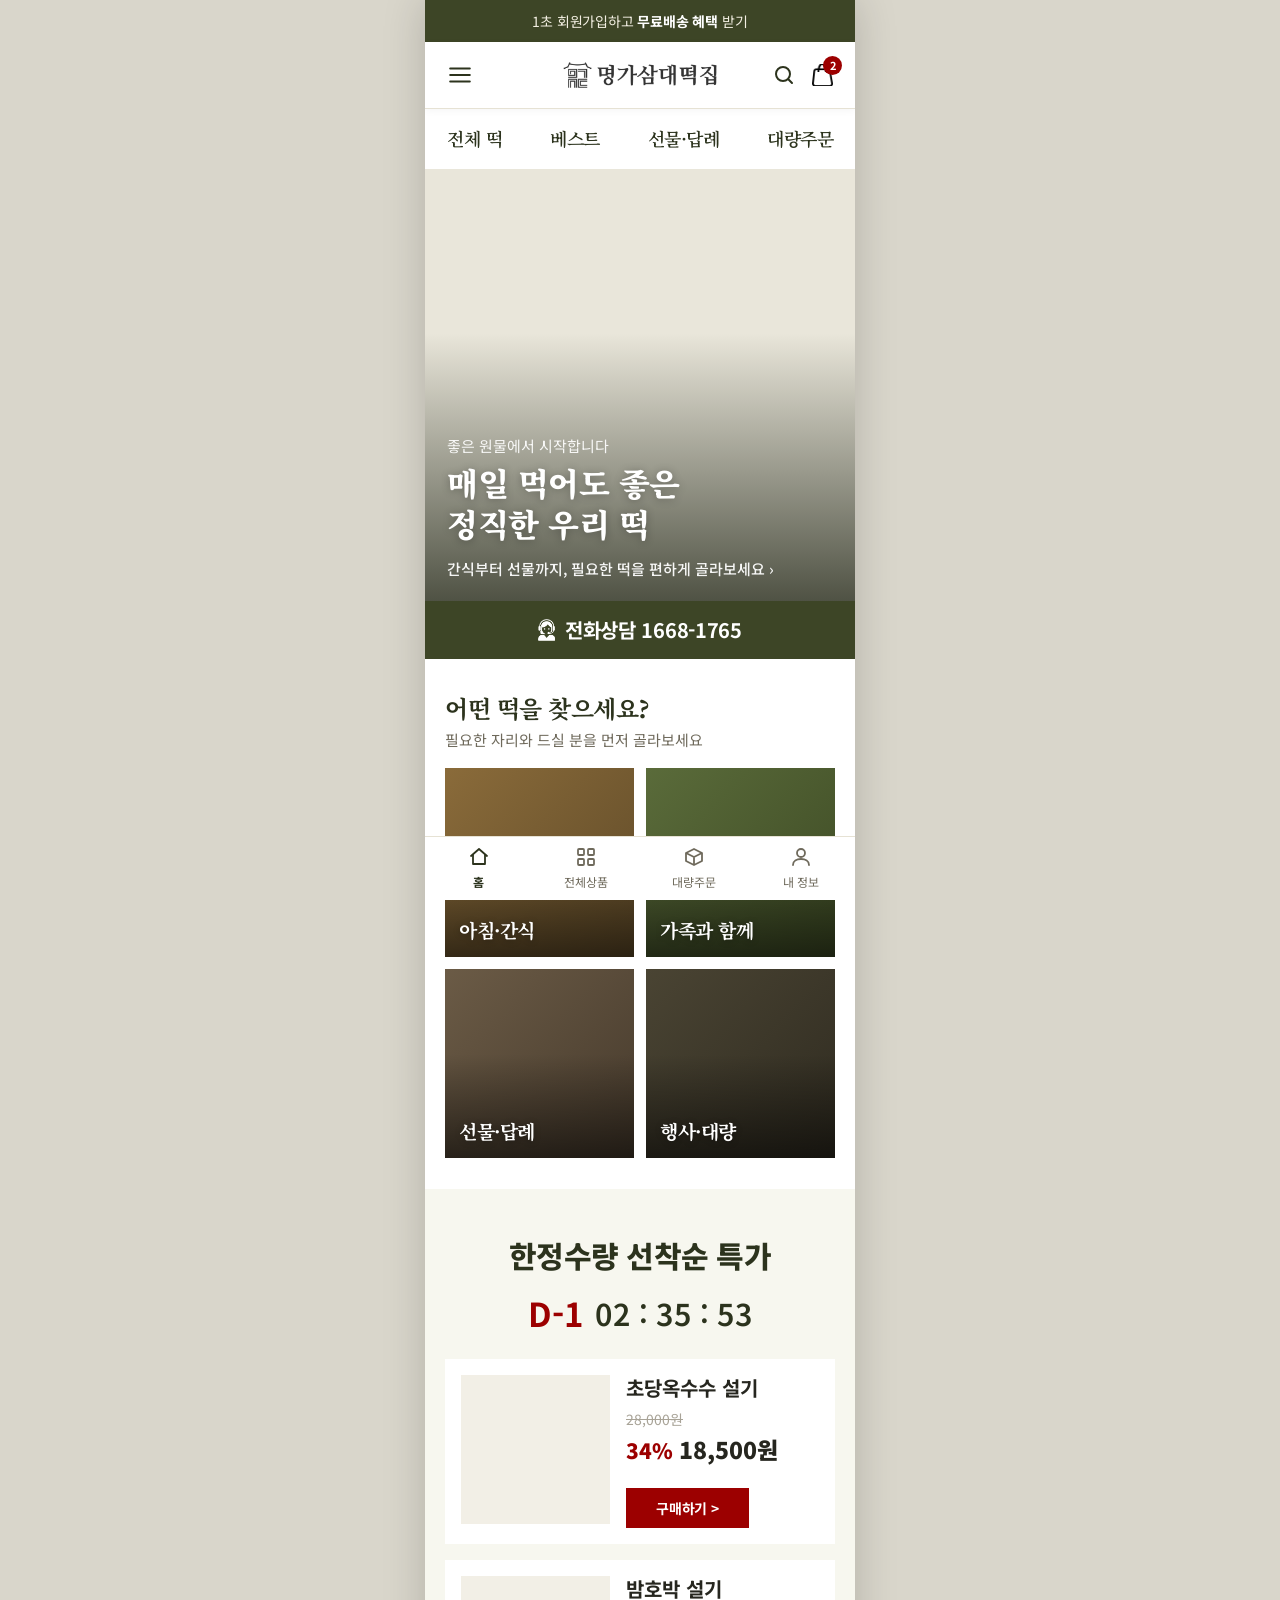
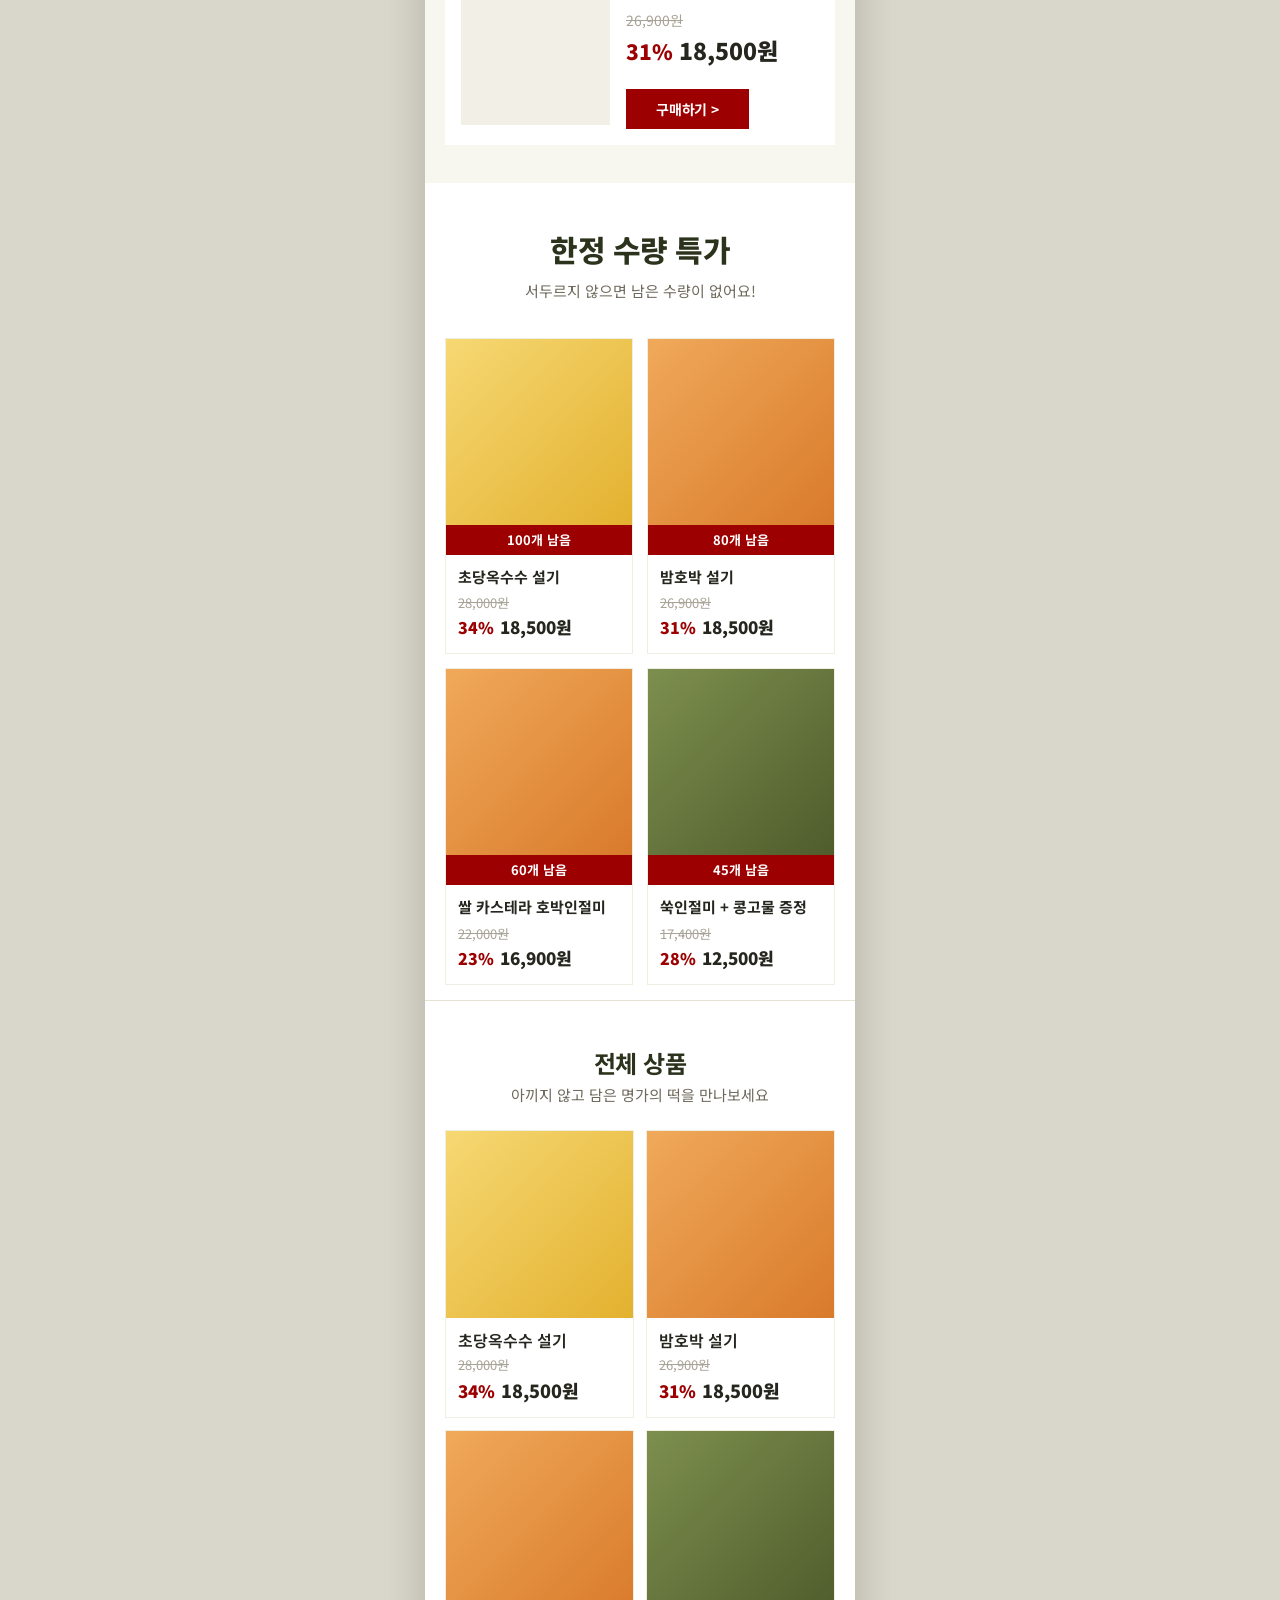
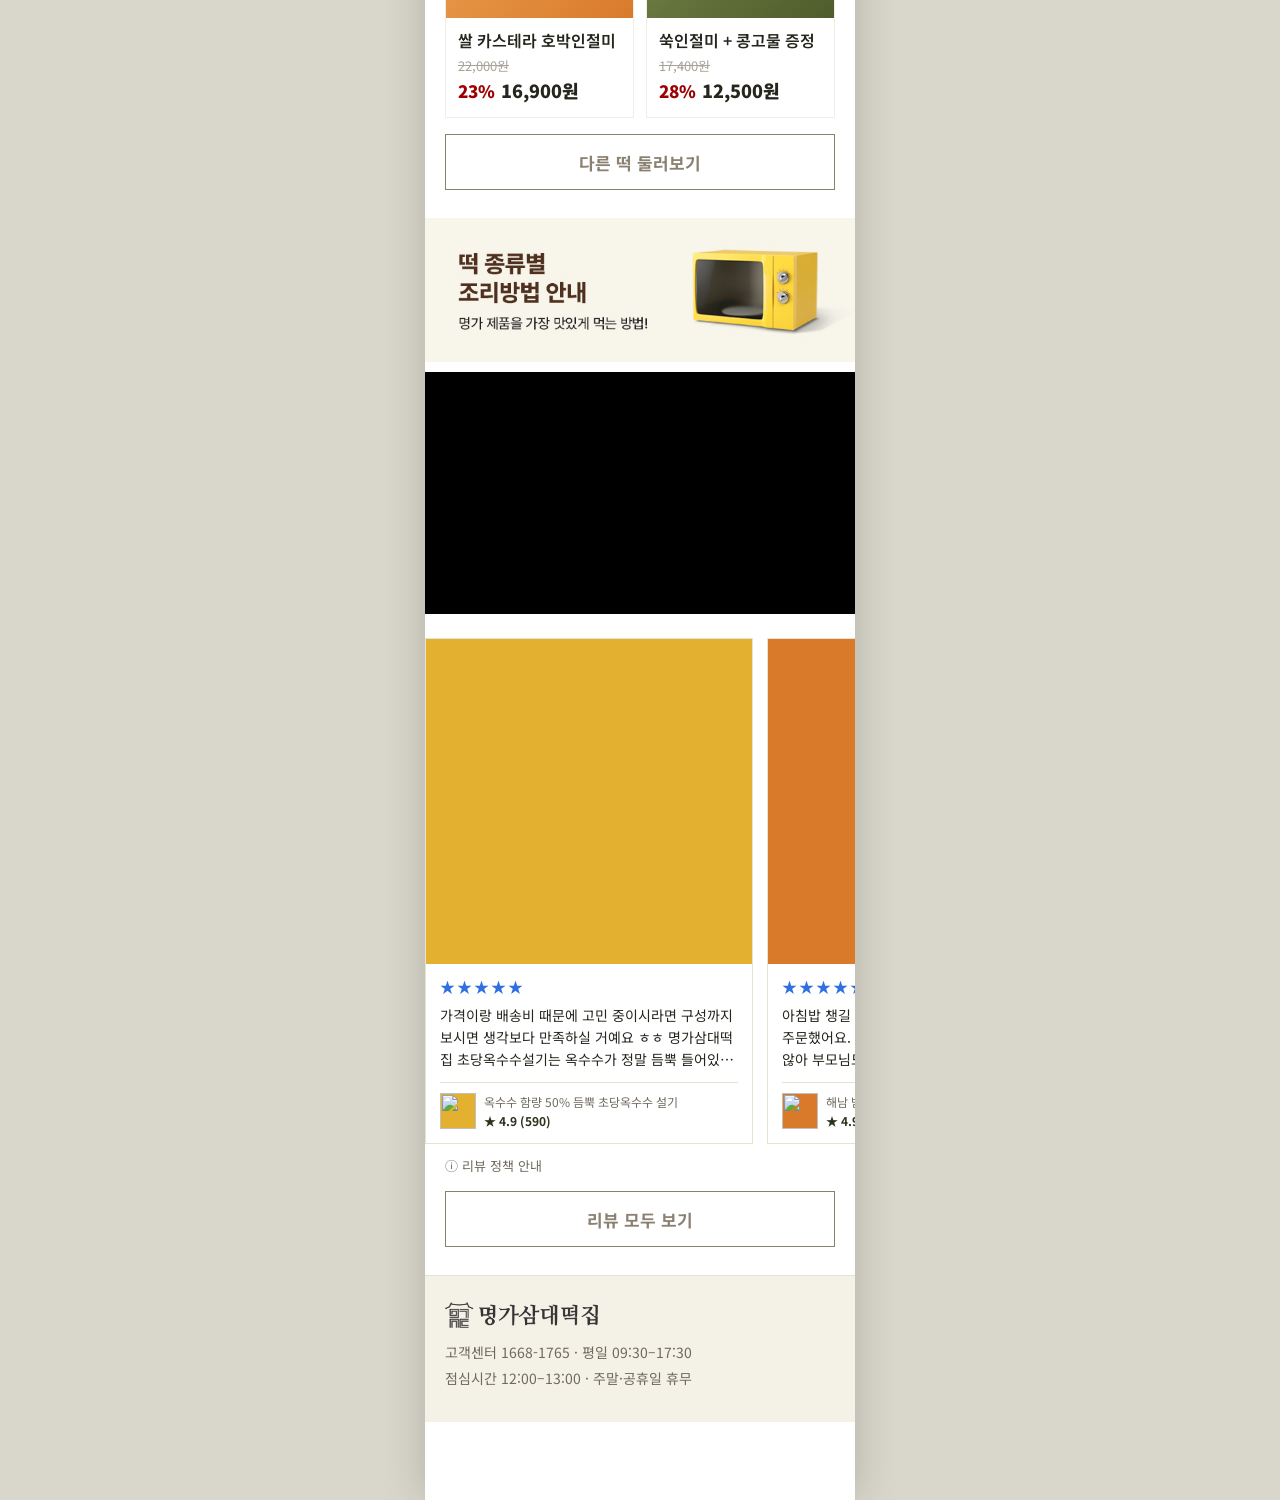
==== commit 6da6cfd9: "Add files via upload" ====
--- a/index.html
+++ b/index.html
@@ -109,7 +109,7 @@
 
   <!-- ===== 한정 시간 특가 ===== -->
   <section class="ltime">
-    <h3>한정 시간 특가</h3>
+    <h3>한정수량 선착순 특가</h3>
     <div class="dday">
       <span class="d">D-1</span>
       <span class="clock"><span class="u" id="hh">02</span><span class="sep">:</span><span class="u" id="mm">36</span><span class="sep">:</span><span class="u" id="ss">01</span></span>
--- a/style.css
+++ b/style.css
@@ -764,3 +764,15 @@
 
 /* 구매하기 버튼: 너비 축소(우측 컴팩트) + 높이 5% 축소 */
 .lt-buy{align-self:flex-end; width:auto; padding:10px 30px}
+
+
+/* ===================================================================
+   14차 : 구매하기 버튼 좌측 정렬 버전
+   =================================================================== */
+.lt-buy{align-self:flex-start}
+
+
+/* ===================================================================
+   15차 : D-1 레드 + 굵기 +100 + 1px 확대
+   =================================================================== */
+.ltime .dday .d{color:var(--red); font-weight:700; font-size:33px}
